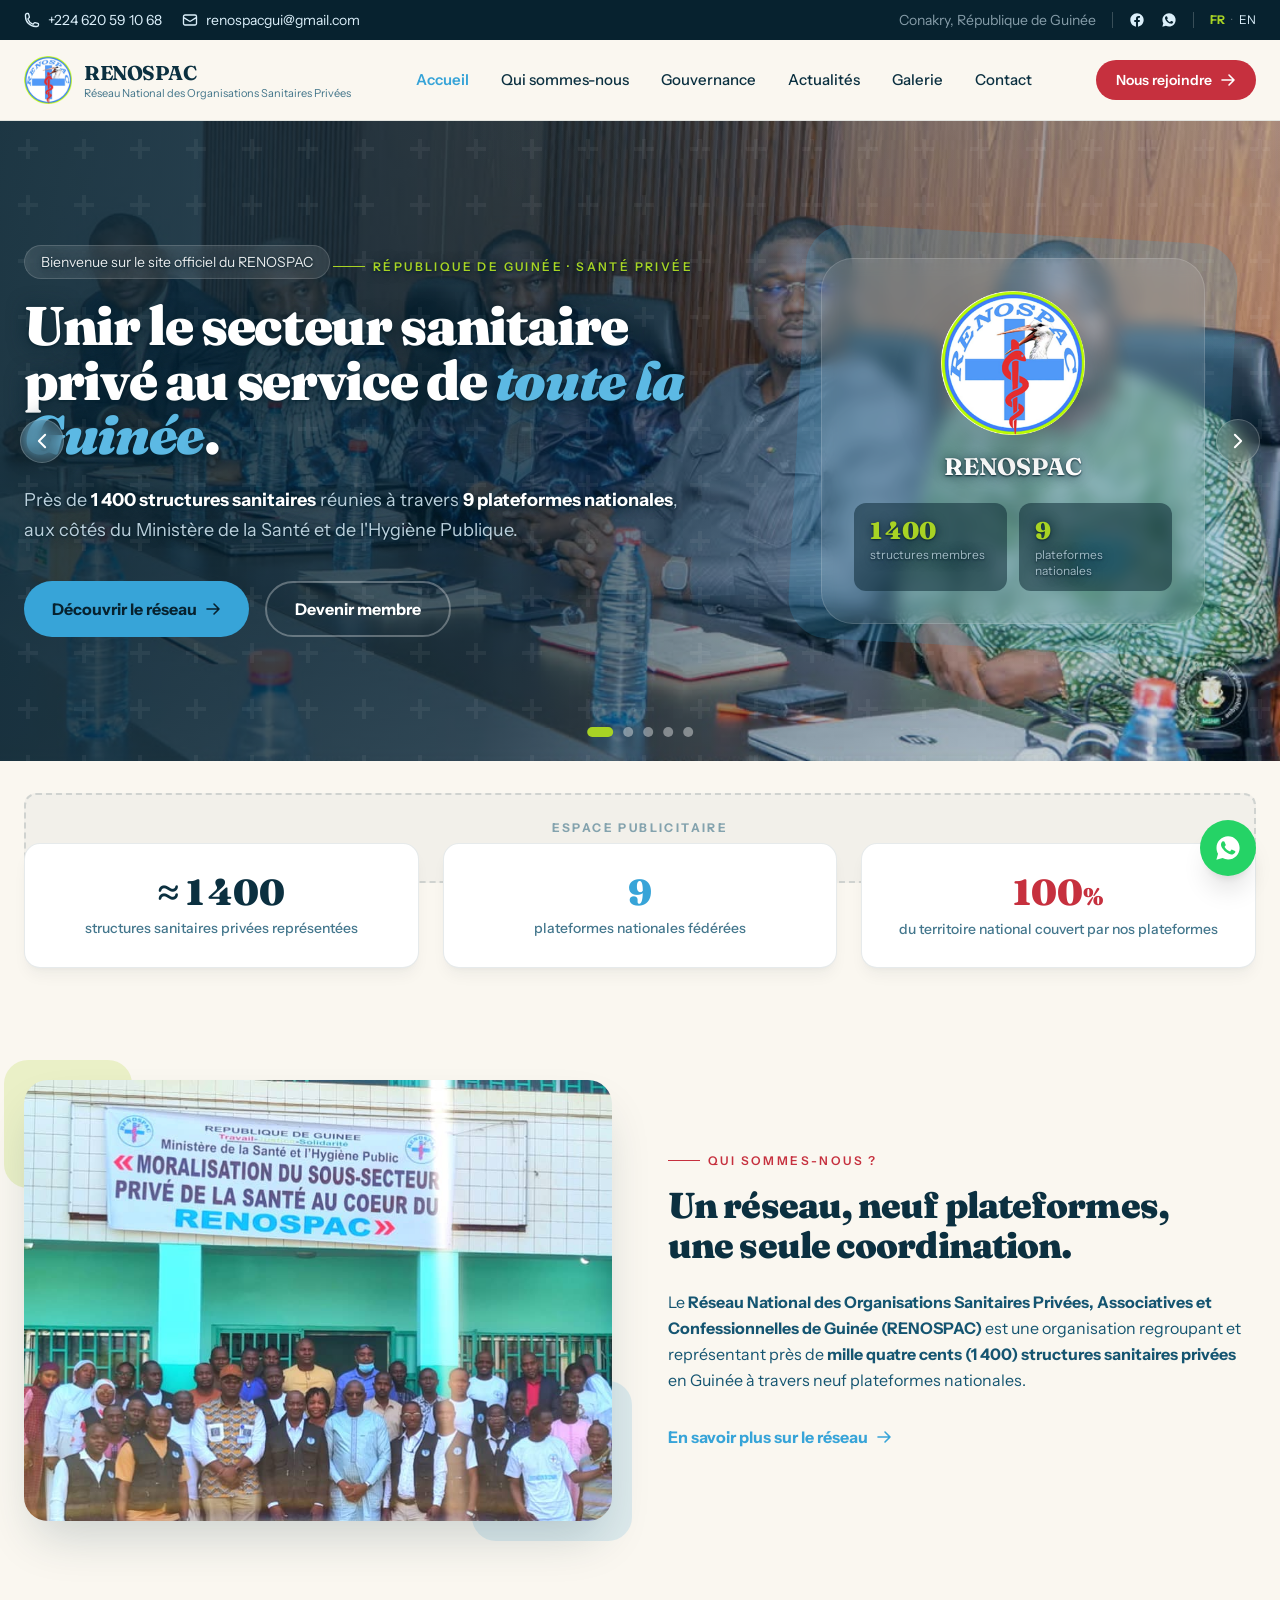
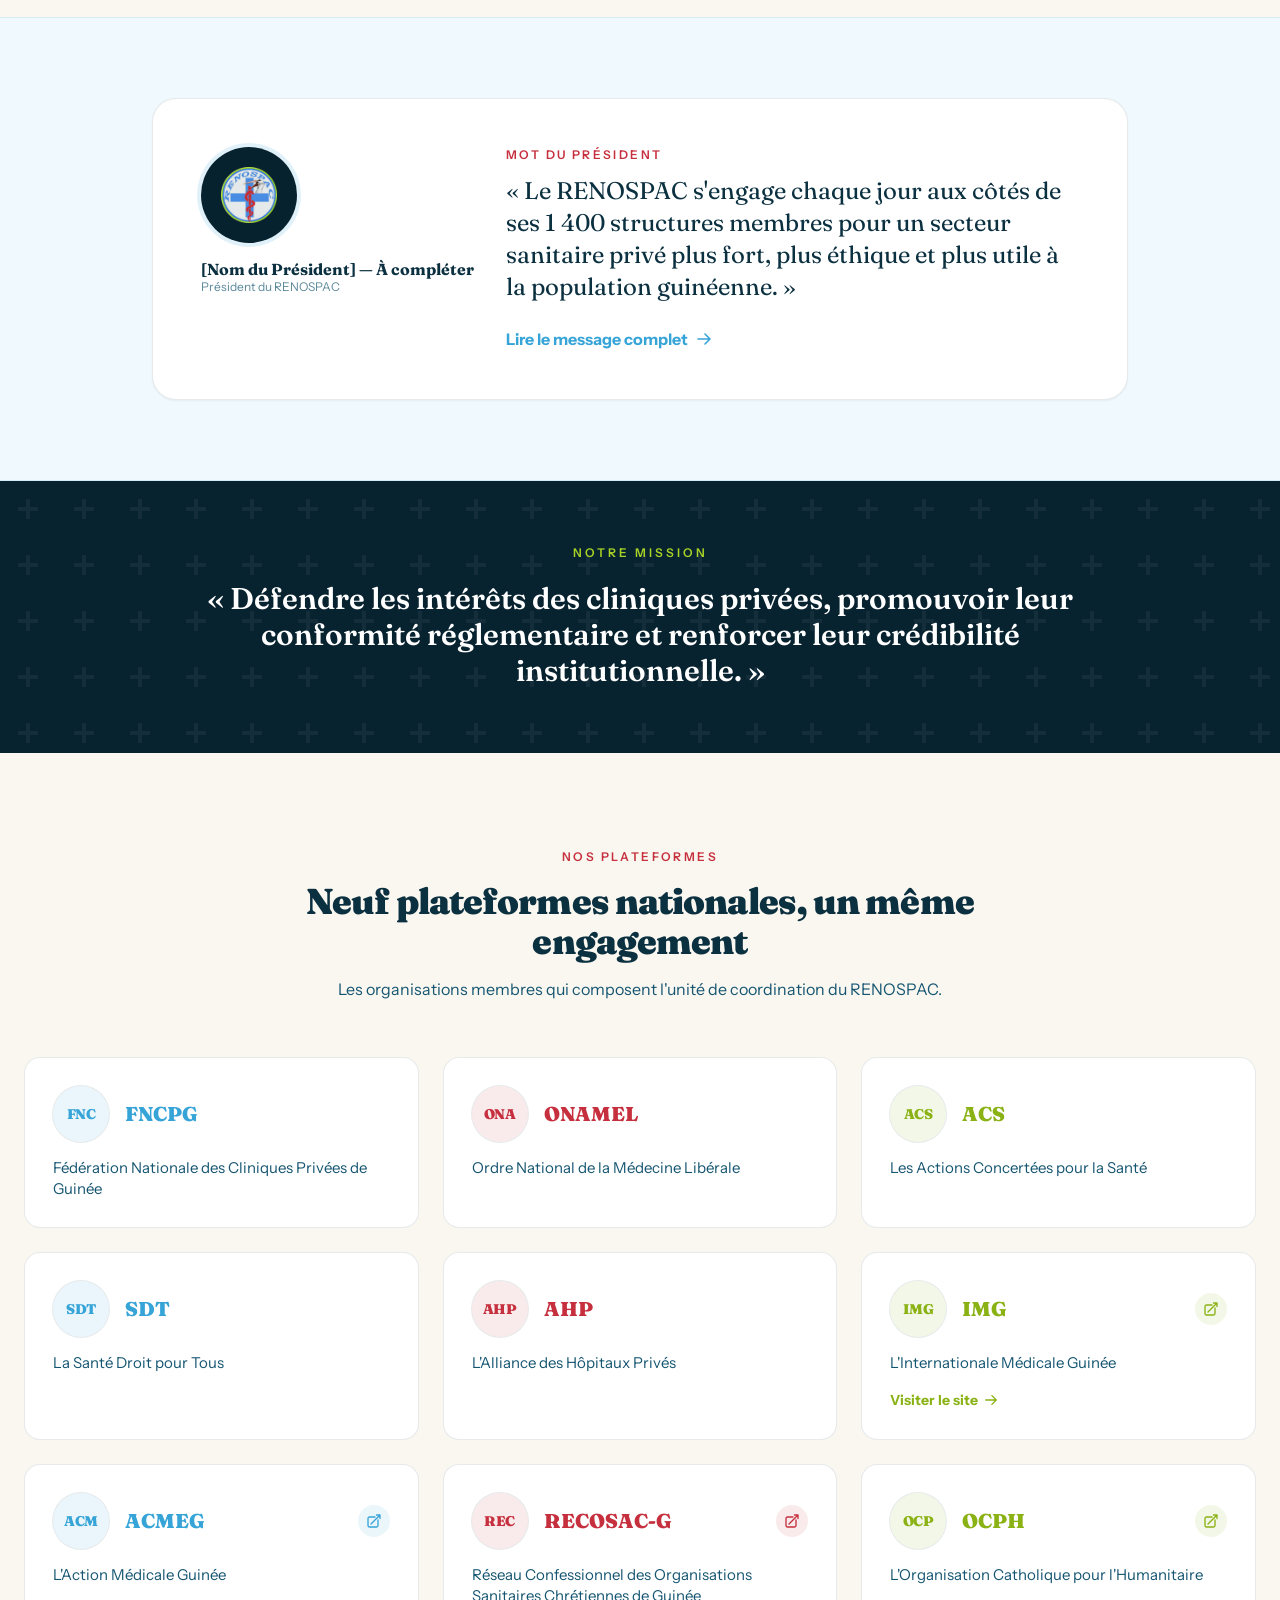
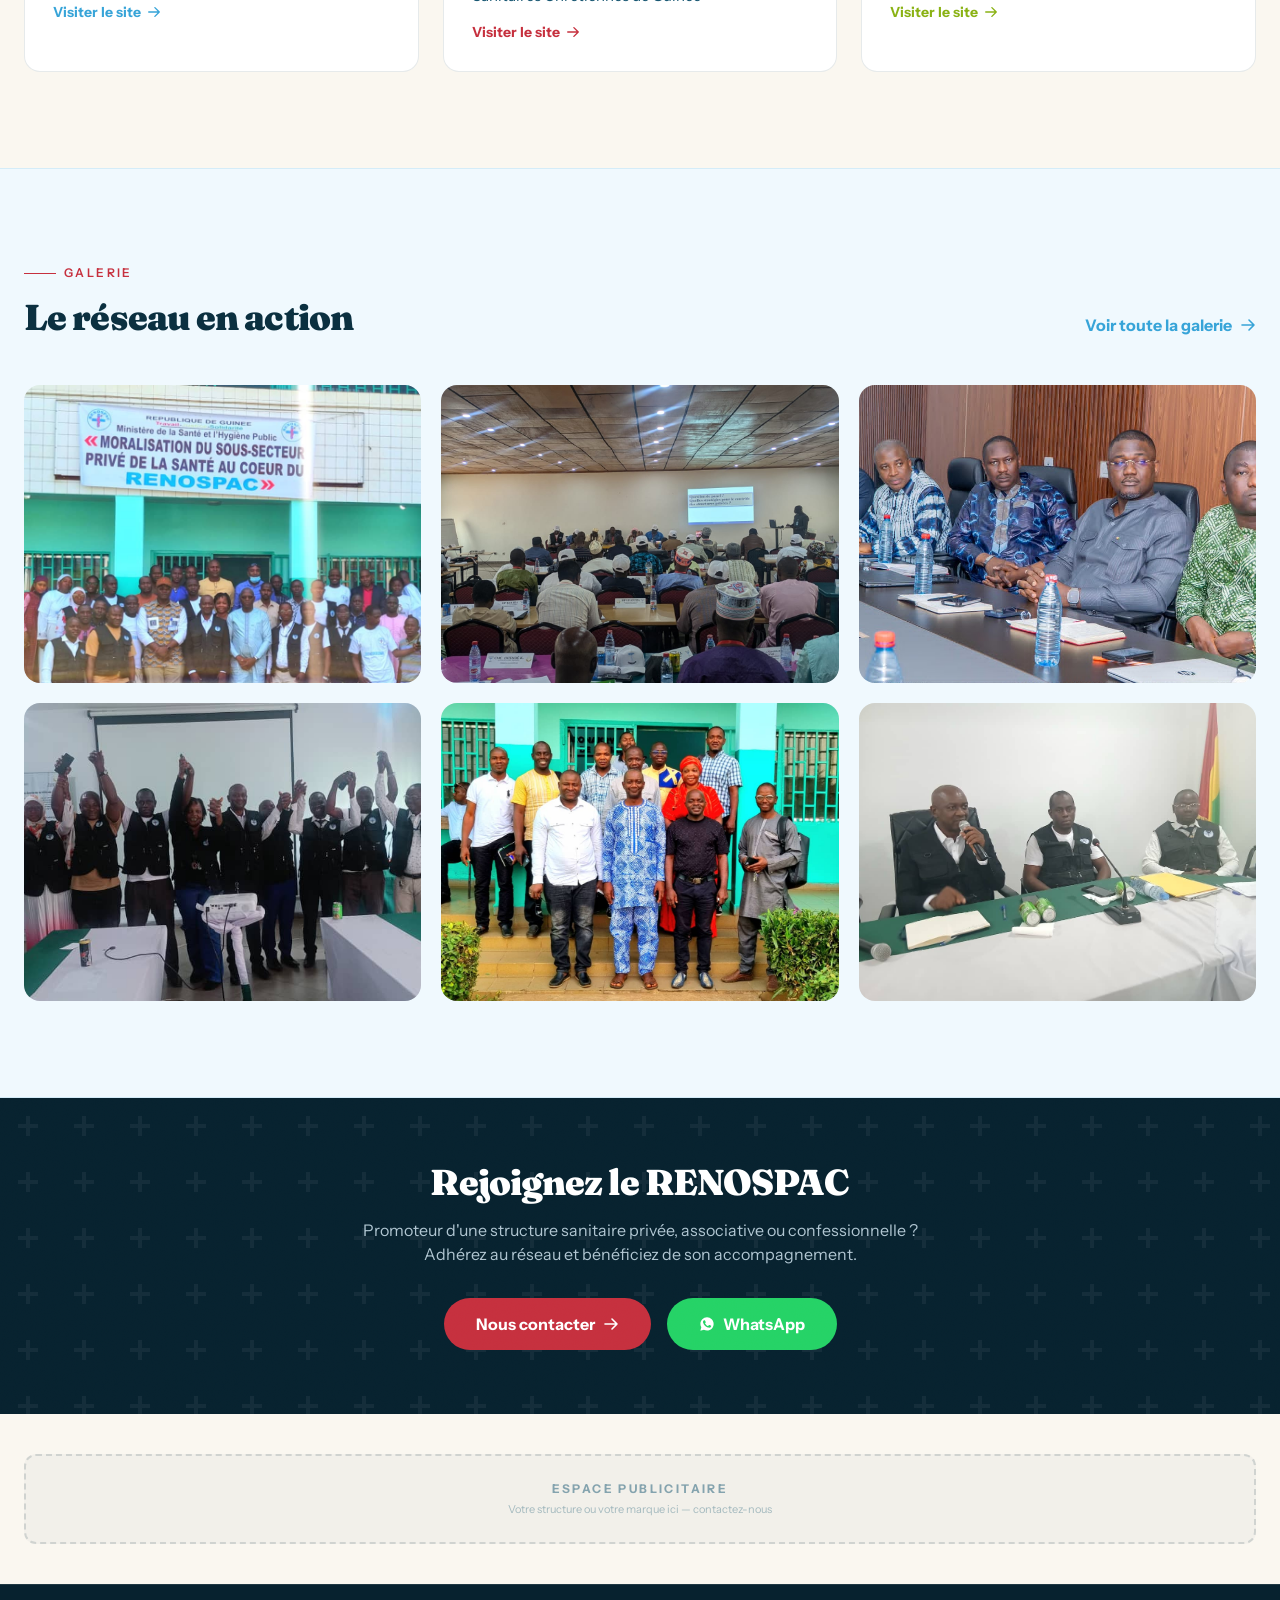
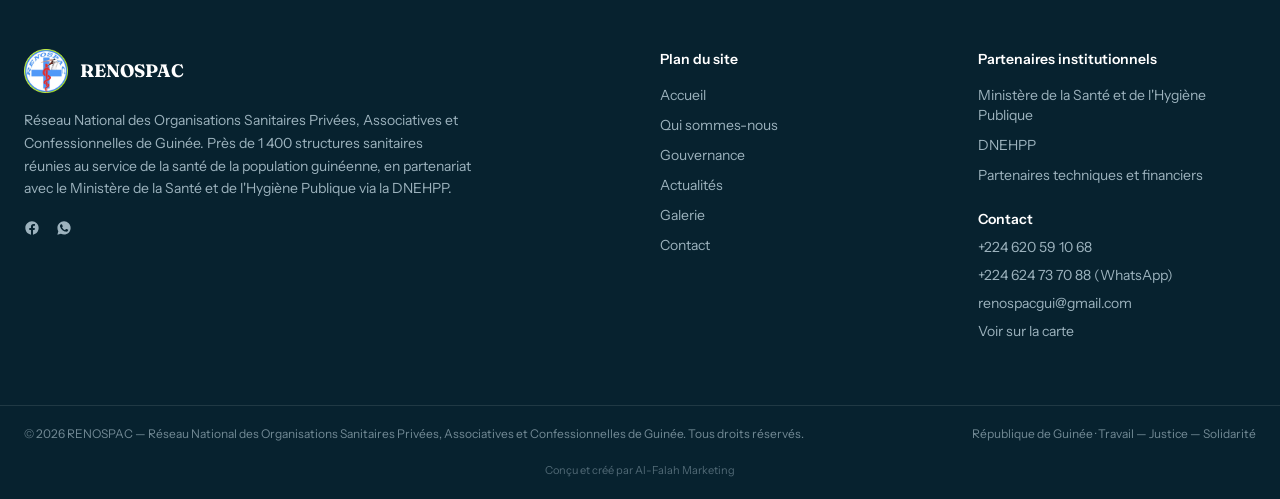
==== index.html @ 2baf5710 "Refonte majeure : Gouvernance, Actualités, espaces publicitaires, contenu élargi Nouvelles pages : -" ====
<!DOCTYPE html>
<html lang="fr" class="scroll-smooth">
<head>
<meta charset="UTF-8">
<meta name="viewport" content="width=device-width, initial-scale=1.0">
<title>RENOSPAC Guinée — Réseau National des Organisations Sanitaires Privées, Associatives et Confessionnelles</title>
<meta name="description" content="Le RENOSPAC regroupe près de 1 400 structures sanitaires privées en Guinée à travers 9 plateformes nationales, en partenariat avec le Ministère de la Santé via la DNEHPP.">
<link rel="icon" type="image/png" href="assets/logo.png">
<link rel="preconnect" href="https://fonts.googleapis.com">
<link rel="preconnect" href="https://fonts.gstatic.com" crossorigin>
<link href="https://fonts.googleapis.com/css2?family=Fraunces:opsz,wght@9..144,400;9..144,600;9..144,700;9..144,900&family=Instrument+Sans:wght@400;500;600;700&display=swap" rel="stylesheet">
<link rel="stylesheet" href="assets/tailwind.css">
<style>
  /* ── Hero atmosphere & patterns ─────────────────────────── */
  .hero-overlay {
    /* Light left-weighted scrim: keeps text readable while letting the
       slideshow photos show through clearly on the right. */
    background:
      radial-gradient(1100px 520px at 85% -10%, rgba(55,164,216,.12), transparent 60%),
      linear-gradient(100deg,
        rgba(7,34,47,.88) 0%,
        rgba(7,34,47,.72) 42%,
        rgba(11,48,64,.34) 66%,
        rgba(15,61,82,.14) 100%);
  }
  /* Extra readability for hero text over the brighter photos */
  #hero-slider h1, #hero-slider blockquote {
    text-shadow: 0 2px 20px rgba(7,34,47,.85), 0 1px 3px rgba(7,34,47,.9);
  }
  #hero-slider p {
    text-shadow: 0 1px 12px rgba(7,34,47,.85), 0 1px 2px rgba(7,34,47,.9);
  }
  .page-hero {
    background:
      radial-gradient(900px 400px at 85% -10%, rgba(55,164,216,.25), transparent 60%),
      linear-gradient(160deg, #07222f 0%, #0b3040 60%, #0f3d52 100%);
  }
  .cross-pattern {
    background-image: url("data:image/svg+xml,%3Csvg xmlns='http://www.w3.org/2000/svg' width='56' height='56'%3E%3Cpath d='M26 18h4v8h8v4h-8v8h-4v-8h-8v-4h8z' fill='%23ffffff' fill-opacity='0.05'/%3E%3C/svg%3E");
  }
  .grain::after {
    content:''; position:absolute; inset:0; pointer-events:none; opacity:.5; mix-blend-mode:overlay;
    background-image: url("data:image/svg+xml,%3Csvg xmlns='http://www.w3.org/2000/svg' width='120' height='120'%3E%3Cfilter id='n'%3E%3CfeTurbulence type='fractalNoise' baseFrequency='0.9' numOctaves='2'/%3E%3C/filter%3E%3Crect width='120' height='120' filter='url(%23n)' opacity='0.06'/%3E%3C/svg%3E");
  }

  /* ── Hero slider ─────────────────────────────────────────── */
  .hero-slide { position:absolute; inset:0; opacity:0; transition: opacity 1.2s ease; }
  .hero-slide.active { opacity:1; }
  .hero-slide img { width:100%; height:100%; object-fit:cover; }
  .hero-dot.active { background:#a8d324; width:1.6rem; border-radius:9999px; }

  /* ── Scroll reveal ───────────────────────────────────────── */
  .reveal { opacity:0; transform: translateY(26px); transition: opacity .7s cubic-bezier(.2,.6,.2,1), transform .7s cubic-bezier(.2,.6,.2,1); }
  .reveal.is-visible { opacity:1; transform:none; }
  @media (prefers-reduced-motion: reduce) {
    .reveal { opacity:1; transform:none; transition:none; }
    .hero-slide { transition:none; }
    .wa-float { animation:none !important; }
  }

  #mainnav { transition: box-shadow .3s, background-color .3s; }
  #mainnav.scrolled { box-shadow: 0 8px 30px -12px rgba(7,34,47,.35); }

  .platform-card { transition: transform .35s cubic-bezier(.2,.6,.2,1), box-shadow .35s, border-color .35s; }
  .platform-card:hover { transform: translateY(-6px); box-shadow: 0 22px 40px -18px rgba(15,61,82,.35); border-color:#37a4d8; }

  .gallery-item { transition: transform .4s cubic-bezier(.2,.6,.2,1); }
  .gallery-item:hover { transform: scale(1.015); }
  .gallery-item .caption { transform: translateY(100%); transition: transform .35s; }
  .gallery-item:hover .caption { transform: translateY(0); }

  .act-card { transition: transform .35s cubic-bezier(.2,.6,.2,1), box-shadow .35s; }
  .act-card:hover { transform: translateY(-6px); box-shadow: 0 24px 44px -18px rgba(15,61,82,.35); }
  .act-card:hover .act-img { transform: scale(1.06); }
  .act-img { transition: transform .6s cubic-bezier(.2,.6,.2,1); }

  .ph-tile {
    background:
      linear-gradient(150deg, rgba(55,164,216,.16), rgba(11,48,64,.06)),
      repeating-linear-gradient(45deg, rgba(15,61,82,.05) 0 12px, transparent 12px 24px), #eef6fb;
  }

  .lang-btn.active { color:#a8d324; font-weight:700; }
  .nav-link.active { color:#37a4d8; font-weight:600; }

  /* ── Floating WhatsApp widget ────────────────────────────── */
  .wa-float { animation: wa-pulse 2.4s ease-out infinite; }
  @keyframes wa-pulse {
    0%   { box-shadow: 0 0 0 0 rgba(37,211,102,.55); }
    70%  { box-shadow: 0 0 0 18px rgba(37,211,102,0); }
    100% { box-shadow: 0 0 0 0 rgba(37,211,102,0); }
  }

  html { scroll-padding-top: 96px; }
</style>
</head>

<body class="bg-creme text-petrol-900 antialiased font-body">
<!-- ══ Top mini-bar ══ -->
<div class="bg-petrol-950 text-ciel-100 text-sm">
  <div class="max-w-7xl mx-auto px-4 sm:px-6 flex items-center justify-between h-10 gap-4">
    <div class="flex items-center gap-5 min-w-0">
      <a href="tel:+224620591068" class="flex items-center gap-2 hover:text-lime-500 transition-colors whitespace-nowrap">
        <svg class="w-4 h-4 shrink-0" fill="none" stroke="currentColor" stroke-width="2" viewBox="0 0 24 24"><path stroke-linecap="round" stroke-linejoin="round" d="M2.25 6.75c0 8.284 6.716 15 15 15h2.25a2.25 2.25 0 002.25-2.25v-1.372c0-.516-.351-.966-.852-1.091l-4.423-1.106c-.44-.11-.902.055-1.173.417l-.97 1.293c-.282.376-.769.542-1.21.38a12.035 12.035 0 01-7.143-7.143c-.162-.441.004-.928.38-1.21l1.293-.97c.363-.271.527-.734.417-1.173L6.963 3.102a1.125 1.125 0 00-1.091-.852H4.5A2.25 2.25 0 002.25 4.5v2.25z"/></svg><span class="hidden sm:inline">+224 620 59 10 68</span>
      </a>
      <a href="mailto:renospacgui@gmail.com" class="hidden md:flex items-center gap-2 hover:text-lime-500 transition-colors">
        <svg class="w-4 h-4 shrink-0" fill="none" stroke="currentColor" stroke-width="2" viewBox="0 0 24 24"><path stroke-linecap="round" stroke-linejoin="round" d="M21.75 6.75v10.5a2.25 2.25 0 01-2.25 2.25h-15a2.25 2.25 0 01-2.25-2.25V6.75m19.5 0A2.25 2.25 0 0019.5 4.5h-15a2.25 2.25 0 00-2.25 2.25m19.5 0v.243a2.25 2.25 0 01-1.07 1.916l-7.5 4.615a2.25 2.25 0 01-2.36 0L3.32 8.91a2.25 2.25 0 01-1.07-1.916V6.75"/></svg>renospacgui@gmail.com
      </a>
    </div>
    <div class="flex items-center gap-4">
      <span class="hidden lg:inline text-ciel-100/60" data-i18n="topbar_loc">Conakry, République de Guinée</span>
      <span class="hidden lg:inline h-4 w-px bg-white/20"></span>
      <a href="#" aria-label="Facebook" class="hover:text-lime-500 transition-colors"><svg class="w-4 h-4" fill="currentColor" viewBox="0 0 24 24"><path d="M22 12.06C22 6.5 17.52 2 12 2S2 6.5 2 12.06c0 5.02 3.66 9.18 8.44 9.94v-7.03H7.9v-2.9h2.54V9.85c0-2.52 1.5-3.9 3.77-3.9 1.09 0 2.23.19 2.23.19v2.47h-1.26c-1.24 0-1.63.77-1.63 1.56v1.88h2.78l-.45 2.9h-2.33V22c4.78-.76 8.44-4.92 8.44-9.94z"/></svg></a>
      <a href="https://wa.me/224624737088" target="_blank" rel="noopener" aria-label="WhatsApp" class="hover:text-lime-500 transition-colors"><svg class="w-4 h-4" fill="currentColor" viewBox="0 0 24 24"><path d="M12.04 2c-5.46 0-9.9 4.44-9.9 9.9 0 1.75.46 3.45 1.32 4.95L2.05 22l5.3-1.39a9.87 9.87 0 004.69 1.19h.01c5.46 0 9.9-4.44 9.9-9.9 0-2.65-1.03-5.13-2.9-7A9.82 9.82 0 0012.04 2zm5.83 14.12c-.25.7-1.45 1.34-2 1.4-.51.05-1.16.08-1.87-.12-.43-.14-.99-.32-1.7-.63-2.99-1.29-4.94-4.3-5.09-4.5-.15-.2-1.22-1.62-1.22-3.09 0-1.47.77-2.19 1.05-2.49.27-.3.6-.37.8-.37.2 0 .4 0 .57.01.18.01.43-.07.67.51.25.6.85 2.07.92 2.22.08.15.13.33.03.53-.1.2-.15.32-.3.5-.15.17-.32.39-.45.52-.15.15-.31.31-.13.61.18.3.79 1.3 1.7 2.11 1.17 1.04 2.15 1.37 2.46 1.52.3.15.48.13.66-.08.18-.2.76-.89.96-1.19.2-.3.4-.25.68-.15.27.1 1.74.82 2.04.97.3.15.5.22.57.35.08.13.08.72-.17 1.42z"/></svg></a>
      <span class="h-4 w-px bg-white/20"></span>
      <div class="flex items-center gap-1.5 text-xs tracking-widest uppercase">
        <button class="lang-btn active hover:text-lime-500" data-lang="fr" aria-label="Français">FR</button>
        <span class="text-white/30">·</span>
        <button class="lang-btn hover:text-lime-500" data-lang="en" aria-label="English">EN</button>
      </div>
    </div>
  </div>
</div>
<!-- ══ Main nav ══ -->
<header id="mainnav" class="sticky top-0 z-50 bg-creme/95 backdrop-blur border-b border-petrol-900/10">
  <div class="max-w-7xl mx-auto px-4 sm:px-6 flex items-center justify-between h-20">
    <a href="index.html" class="flex items-center gap-3 min-w-0">
      <img src="assets/logo.png" alt="Logo RENOSPAC" class="h-12 w-12 object-contain shrink-0">
      <span class="leading-tight">
        <span class="font-display font-bold text-xl tracking-tight text-petrol-900 block">RENOSPAC</span>
        <span class="text-[11px] text-petrol-700/80 hidden sm:block" data-i18n="brand_sub">Réseau National des Organisations Sanitaires Privées</span>
      </span>
    </a>
    <nav class="hidden lg:flex items-center gap-8 text-[15px] font-medium">
      <a href="index.html" class="nav-link active hover:text-ciel-500 transition-colors" data-i18n="nav_home">Accueil</a>
      <a href="apropos.html" class="nav-link hover:text-ciel-500 transition-colors" data-i18n="nav_about">Qui sommes-nous</a>
      <a href="gouvernance.html" class="nav-link hover:text-ciel-500 transition-colors" data-i18n="nav_governance">Gouvernance</a>
      <a href="actualites.html" class="nav-link hover:text-ciel-500 transition-colors" data-i18n="nav_news">Actualités</a>
      <a href="galerie.html" class="nav-link hover:text-ciel-500 transition-colors" data-i18n="nav_gallery">Galerie</a>
      <a href="contact.html" class="nav-link hover:text-ciel-500 transition-colors" data-i18n="nav_contact">Contact</a>
    </nav>
    <div class="flex items-center gap-3">
      <a href="contact.html" class="hidden sm:inline-flex items-center gap-2 bg-vitale-500 hover:bg-vitale-600 text-white font-semibold px-5 py-2.5 rounded-full transition-all hover:shadow-lg hover:shadow-vitale-500/30 text-sm">
        <span data-i18n="nav_cta">Nous rejoindre</span>
        <svg class="w-4 h-4" fill="none" stroke="currentColor" stroke-width="2.4" viewBox="0 0 24 24"><path stroke-linecap="round" stroke-linejoin="round" d="M13.5 4.5L21 12l-7.5 7.5M21 12H3"/></svg>
      </a>
      <button id="menu-btn" aria-label="Menu" class="lg:hidden p-2 rounded-lg hover:bg-petrol-900/5">
        <svg class="w-7 h-7" fill="none" stroke="currentColor" stroke-width="2" viewBox="0 0 24 24"><path stroke-linecap="round" d="M3.75 6.75h16.5M3.75 12h16.5m-16.5 5.25h16.5"/></svg>
      </button>
    </div>
  </div>
  <div id="mobile-menu" class="lg:hidden hidden border-t border-petrol-900/10 bg-creme">
    <nav class="px-6 py-4 flex flex-col gap-1 text-base font-medium">
      <a href="index.html" class="mobile-link py-2.5 border-b border-petrol-900/5 text-ciel-500 font-semibold" data-i18n="nav_home">Accueil</a>
      <a href="apropos.html" class="mobile-link py-2.5 border-b border-petrol-900/5" data-i18n="nav_about">Qui sommes-nous</a>
      <a href="gouvernance.html" class="mobile-link py-2.5 border-b border-petrol-900/5" data-i18n="nav_governance">Gouvernance</a>
      <a href="actualites.html" class="mobile-link py-2.5 border-b border-petrol-900/5" data-i18n="nav_news">Actualités</a>
      <a href="galerie.html" class="mobile-link py-2.5 border-b border-petrol-900/5" data-i18n="nav_gallery">Galerie</a>
      <a href="contact.html" class="mobile-link py-2.5 border-b border-petrol-900/5" data-i18n="nav_contact">Contact</a>
      <a href="contact.html" class="mobile-link mt-3 bg-vitale-500 text-white text-center font-semibold py-3 rounded-full" data-i18n="nav_cta">Nous rejoindre</a>
    </nav>
  </div>
</header>
<!-- ══ HERO with slider ══ -->
<section id="hero-slider" class="relative overflow-hidden text-white min-h-[560px] lg:min-h-[640px] flex items-center">
  <div class="absolute inset-0">
      <div class="hero-slide active"><img src="assets/photo-16.jpg" alt="" ></div>
      <div class="hero-slide"><img src="assets/photo-5.jpg" alt="" loading=lazy></div>
      <div class="hero-slide"><img src="assets/photo-21.jpg" alt="" loading=lazy></div>
      <div class="hero-slide"><img src="assets/photo-2.jpg" alt="" loading=lazy></div>
      <div class="hero-slide"><img src="assets/photo-8.jpg" alt="" loading=lazy></div>
  </div>
  <div class="hero-overlay absolute inset-0"></div>
  <div class="cross-pattern absolute inset-0"></div>
  <div class="max-w-7xl mx-auto px-4 sm:px-6 relative py-24 lg:py-28 grid lg:grid-cols-12 gap-12 items-center w-full">
    <div class="lg:col-span-7 reveal">
      <p class="inline-flex items-center gap-2 bg-white/10 backdrop-blur border border-white/15 rounded-full px-4 py-1.5 text-sm text-white/90 mb-5" data-i18n="hero_welcome">
        Bienvenue sur le site officiel du RENOSPAC
      </p>
      <p class="inline-flex items-center gap-2 text-lime-500 font-semibold tracking-[0.2em] uppercase text-xs mb-6">
        <span class="h-px w-8 bg-lime-500"></span> <span data-i18n="hero_kicker">République de Guinée · Santé privée</span>
      </p>
      <h1 class="font-display font-black text-4xl sm:text-5xl lg:text-[3.4rem] leading-[1.08] tracking-tight" data-i18n-html="hero_title">
        Unir le secteur sanitaire privé au service de <span class="text-ciel-400 italic">toute la Guinée</span>.
      </h1>
      <p class="mt-6 text-lg text-ciel-100/85 max-w-2xl leading-relaxed" data-i18n-html="hero_lead"></p>
      <div class="mt-9 flex flex-wrap gap-4">
        <a href="apropos.html" class="inline-flex items-center gap-2 bg-ciel-500 hover:bg-ciel-400 text-petrol-950 font-bold px-7 py-3.5 rounded-full transition-all hover:shadow-xl hover:shadow-ciel-500/25">
          <span data-i18n="hero_cta1">Découvrir le réseau</span><svg class="w-4 h-4" fill="none" stroke="currentColor" stroke-width="2.4" viewBox="0 0 24 24"><path stroke-linecap="round" stroke-linejoin="round" d="M13.5 4.5L21 12l-7.5 7.5M21 12H3"/></svg>
        </a>
        <a href="contact.html" class="inline-flex items-center gap-2 border-2 border-white/30 hover:border-lime-500 hover:text-lime-500 font-bold px-7 py-3.5 rounded-full transition-colors" data-i18n="hero_cta2">
          Devenir membre
        </a>
      </div>
    </div>
    <div class="lg:col-span-5 reveal hidden lg:block" style="transition-delay:.15s">
      <div class="relative mx-auto max-w-sm">
        <div class="absolute -inset-6 bg-ciel-500/20 rounded-[2.5rem] rotate-3"></div>
        <div class="relative bg-white/10 backdrop-blur border border-white/15 rounded-[2rem] p-8 text-center">
          <img src="assets/logo.png" alt="Emblème du RENOSPAC" class="mx-auto h-36 w-36 object-contain drop-shadow-2xl">
          <p class="mt-4 font-display text-2xl font-bold">RENOSPAC</p>
          <div class="mt-5 grid grid-cols-2 gap-3 text-left">
            <div class="bg-petrol-950/50 rounded-xl px-4 py-3">
              <p class="text-2xl font-display font-black text-lime-500"><span class="counter" data-target="1400">0</span></p>
              <p class="text-xs text-ciel-100/70" data-i18n="stat_members_s">structures membres</p>
            </div>
            <div class="bg-petrol-950/50 rounded-xl px-4 py-3">
              <p class="text-2xl font-display font-black text-lime-500"><span class="counter" data-target="9">0</span></p>
              <p class="text-xs text-ciel-100/70" data-i18n="stat_platforms_s">plateformes nationales</p>
            </div>
          </div>
        </div>
      </div>
    </div>
  </div>
  <!-- Slider controls -->
  <button id="hero-prev" aria-label="Précédent" class="absolute left-3 sm:left-5 top-1/2 -translate-y-1/2 z-10 w-11 h-11 rounded-full bg-white/10 hover:bg-white/25 backdrop-blur border border-white/20 text-white flex items-center justify-center transition-colors">
    <svg class="w-5 h-5" fill="none" stroke="currentColor" stroke-width="2.4" viewBox="0 0 24 24"><path stroke-linecap="round" stroke-linejoin="round" d="M15.75 19.5L8.25 12l7.5-7.5"/></svg>
  </button>
  <button id="hero-next" aria-label="Suivant" class="absolute right-3 sm:right-5 top-1/2 -translate-y-1/2 z-10 w-11 h-11 rounded-full bg-white/10 hover:bg-white/25 backdrop-blur border border-white/20 text-white flex items-center justify-center transition-colors">
    <svg class="w-5 h-5" fill="none" stroke="currentColor" stroke-width="2.4" viewBox="0 0 24 24"><path stroke-linecap="round" stroke-linejoin="round" d="M8.25 4.5l7.5 7.5-7.5 7.5"/></svg>
  </button>
  <div id="hero-dots" class="absolute bottom-6 left-1/2 -translate-x-1/2 z-10 flex items-center gap-2.5"></div>
</section>

<!-- ══ Espace Publicitaire / Ad Slot — Header Banner ══
     Replace this placeholder with a real ad/sponsor banner (e.g. an <img> wrapped
     in an <a>, or a third-party ad tag) whenever RENOSPAC has advertising content. -->
<div class="max-w-7xl mx-auto px-4 sm:px-6 mt-8">
  <div class="border-2 border-dashed border-petrol-900/15 bg-petrol-900/[0.03] rounded-xl flex flex-col items-center justify-center text-center py-5 min-h-[90px] gap-1">
    <p class="text-xs font-bold tracking-[0.2em] uppercase text-petrol-700/50" data-i18n="ad_slot_label">Espace publicitaire</p>
    <p class="text-[11px] text-petrol-700/35" data-i18n="ad_slot_sub">Votre structure ou votre marque ici — contactez-nous</p>
  </div>
</div>
<!-- ══ /Ad Slot ══ -->

<!-- ══ Impact counters ══ -->
<section class="max-w-7xl mx-auto px-4 sm:px-6 -mt-10 relative z-10 pb-4">
  <div class="grid sm:grid-cols-3 gap-6 reveal">
    <div class="bg-white rounded-2xl border border-petrol-900/10 shadow-lg shadow-petrol-900/5 px-8 py-7 text-center">
      <p class="font-display font-black text-4xl text-petrol-900">≈ <span class="counter" data-target="1400">0</span></p>
      <p class="mt-1.5 text-sm font-medium text-petrol-700/80" data-i18n="stat1"></p>
    </div>
    <div class="bg-white rounded-2xl border border-petrol-900/10 shadow-lg shadow-petrol-900/5 px-8 py-7 text-center">
      <p class="font-display font-black text-4xl text-ciel-500"><span class="counter" data-target="9">0</span></p>
      <p class="mt-1.5 text-sm font-medium text-petrol-700/80" data-i18n="stat2"></p>
    </div>
    <div class="bg-white rounded-2xl border border-petrol-900/10 shadow-lg shadow-petrol-900/5 px-8 py-7 text-center">
      <p class="font-display font-black text-4xl text-vitale-500">100<span class="text-2xl">%</span></p>
      <p class="mt-1.5 text-sm font-medium text-petrol-700/80" data-i18n="stat3"></p>
    </div>
  </div>
</section>

<!-- ══ About teaser ══ -->
<section class="max-w-7xl mx-auto px-4 sm:px-6 py-16 lg:py-24">
  <div class="grid lg:grid-cols-2 gap-14 items-center">
    <div class="reveal order-2 lg:order-1">
      <div class="relative">
        <div class="absolute -left-5 -top-5 w-32 h-32 rounded-3xl bg-lime-500/20"></div>
        <div class="absolute -right-5 -bottom-5 w-40 h-40 rounded-3xl bg-ciel-500/15"></div>
        <figure class="relative rounded-3xl overflow-hidden shadow-2xl shadow-petrol-900/20 aspect-[4/3]">
          <img src="assets/photo-5.jpg" data-caption-key="cap5" alt="Photo de groupe du RENOSPAC" class="site-photo w-full h-full object-cover">
        </figure>
      </div>
    </div>
    <div class="reveal order-1 lg:order-2">
      <p class="text-vitale-500 font-semibold tracking-[0.2em] uppercase text-xs mb-4 flex items-center gap-2"><span class="h-px w-8 bg-vitale-500"></span> <span data-i18n="about_kicker">Qui sommes-nous ?</span></p>
      <h2 class="font-display font-black text-3xl sm:text-4xl leading-tight tracking-tight" data-i18n-html="about_title">Un réseau, neuf plateformes,<br>une seule coordination.</h2>
      <p class="mt-6 text-petrol-700 leading-relaxed" data-i18n-html="about_p1"></p>
      <a href="apropos.html" class="mt-8 inline-flex items-center gap-2 text-ciel-500 font-bold hover:gap-3.5 transition-all">
        <span data-i18n="about_more">En savoir plus sur le réseau</span><svg class="w-4 h-4" fill="none" stroke="currentColor" stroke-width="2.4" viewBox="0 0 24 24"><path stroke-linecap="round" stroke-linejoin="round" d="M13.5 4.5L21 12l-7.5 7.5M21 12H3"/></svg>
      </a>
    </div>
  </div>
</section>

<!-- ══ Mot du Président ══ -->
<section class="bg-ciel-50 border-y border-ciel-500/15">
  <div class="max-w-5xl mx-auto px-4 sm:px-6 py-16 lg:py-20 reveal">
    <div class="bg-white rounded-3xl border border-petrol-900/10 shadow-sm p-8 sm:p-12 grid sm:grid-cols-[auto,1fr] gap-8 items-start">
      <div class="flex sm:flex-col items-center sm:items-start gap-4 sm:gap-2">
        <div class="w-24 h-24 rounded-full bg-petrol-950 flex items-center justify-center shrink-0 overflow-hidden ring-4 ring-ciel-500/15">
          <img src="assets/logo.png" alt="" class="w-14 h-14 object-contain opacity-90">
        </div>
        <div class="sm:mt-2">
          <p class="font-display font-bold text-petrol-900 leading-tight" data-i18n="president_name">[Nom du Président] — À compléter</p>
          <p class="text-xs text-petrol-700/70" data-i18n="president_role">Président du RENOSPAC</p>
        </div>
      </div>
      <div>
        <p class="text-vitale-500 font-semibold tracking-[0.2em] uppercase text-xs mb-3" data-i18n="president_kicker">Mot du Président</p>
        <blockquote class="font-display text-xl sm:text-2xl leading-snug text-petrol-900" data-i18n="president_teaser"></blockquote>
        <a href="gouvernance.html#mot-president" class="mt-6 inline-flex items-center gap-2 text-ciel-500 font-bold hover:gap-3.5 transition-all">
          <span data-i18n="president_read_full">Lire le message complet</span>
          <svg class="w-4 h-4" fill="none" stroke="currentColor" stroke-width="2.4" viewBox="0 0 24 24"><path stroke-linecap="round" stroke-linejoin="round" d="M13.5 4.5L21 12l-7.5 7.5M21 12H3"/></svg>
        </a>
      </div>
    </div>
  </div>
</section>

<!-- ══ Mission band ══ -->
<section class="bg-petrol-950 text-white relative overflow-hidden grain">
  <div class="cross-pattern absolute inset-0"></div>
  <div class="max-w-5xl mx-auto px-4 sm:px-6 py-16 text-center relative reveal">
    <p class="text-lime-500 font-semibold tracking-[0.25em] uppercase text-xs mb-5" data-i18n="mission_kicker">Notre mission</p>
    <blockquote class="font-display text-2xl sm:text-3xl leading-snug font-semibold" data-i18n="mission_quote"></blockquote>
  </div>
</section>

<!-- ══ Platforms ══ -->
<section class="max-w-7xl mx-auto px-4 sm:px-6 py-16 lg:py-24">
  <div class="max-w-2xl mx-auto text-center reveal">
    <p class="text-vitale-500 font-semibold tracking-[0.2em] uppercase text-xs mb-4" data-i18n="platforms_kicker">Nos plateformes</p>
    <h2 class="font-display font-black text-3xl sm:text-4xl tracking-tight" data-i18n="platforms_title"></h2>
    <p class="mt-4 text-petrol-700" data-i18n="platforms_sub"></p>
  </div>
  <div id="platforms-grid" class="mt-14 grid sm:grid-cols-2 lg:grid-cols-3 gap-6"></div>
</section>

<!-- ══ Gallery preview ══ -->
<section class="bg-ciel-50 border-y border-ciel-500/15">
  <div class="max-w-7xl mx-auto px-4 sm:px-6 py-16 lg:py-24">
    <div class="flex flex-wrap items-end justify-between gap-6 reveal">
      <div>
        <p class="text-vitale-500 font-semibold tracking-[0.2em] uppercase text-xs mb-4 flex items-center gap-2"><span class="h-px w-8 bg-vitale-500"></span> <span data-i18n="gallery_kicker">Galerie</span></p>
        <h2 class="font-display font-black text-3xl sm:text-4xl tracking-tight" data-i18n="gallery_title"></h2>
      </div>
      <a href="galerie.html" class="inline-flex items-center gap-2 text-ciel-500 font-bold hover:gap-3.5 transition-all">
        <span data-i18n="gallery_all">Voir toute la galerie</span><svg class="w-4 h-4" fill="none" stroke="currentColor" stroke-width="2.4" viewBox="0 0 24 24"><path stroke-linecap="round" stroke-linejoin="round" d="M13.5 4.5L21 12l-7.5 7.5M21 12H3"/></svg>
      </a>
    </div>
    <div class="mt-12 grid grid-cols-2 lg:grid-cols-3 gap-5">
      
      <figure class="gallery-item reveal relative rounded-2xl overflow-hidden cursor-zoom-in aspect-[4/3]">
        <img src="assets/photo-5.jpg" data-caption-key="cap5" alt="" class="site-photo w-full h-full object-cover" loading="lazy">
        <figcaption class="caption absolute inset-x-0 bottom-0 bg-gradient-to-t from-petrol-950/90 to-transparent text-white text-sm px-5 pt-10 pb-4" data-i18n="cap5"></figcaption>
      </figure>
      <figure class="gallery-item reveal relative rounded-2xl overflow-hidden cursor-zoom-in aspect-[4/3]">
        <img src="assets/photo-2.jpg" data-caption-key="cap2" alt="" class="site-photo w-full h-full object-cover" loading="lazy">
        <figcaption class="caption absolute inset-x-0 bottom-0 bg-gradient-to-t from-petrol-950/90 to-transparent text-white text-sm px-5 pt-10 pb-4" data-i18n="cap2"></figcaption>
      </figure>
      <figure class="gallery-item reveal relative rounded-2xl overflow-hidden cursor-zoom-in aspect-[4/3]">
        <img src="assets/photo-16.jpg" data-caption-key="capx_msp" alt="" class="site-photo w-full h-full object-cover" loading="lazy">
        <figcaption class="caption absolute inset-x-0 bottom-0 bg-gradient-to-t from-petrol-950/90 to-transparent text-white text-sm px-5 pt-10 pb-4" data-i18n="capx_msp"></figcaption>
      </figure>
      <figure class="gallery-item reveal relative rounded-2xl overflow-hidden cursor-zoom-in aspect-[4/3]">
        <img src="assets/photo-4.jpg" data-caption-key="cap4" alt="" class="site-photo w-full h-full object-cover" loading="lazy">
        <figcaption class="caption absolute inset-x-0 bottom-0 bg-gradient-to-t from-petrol-950/90 to-transparent text-white text-sm px-5 pt-10 pb-4" data-i18n="cap4"></figcaption>
      </figure>
      <figure class="gallery-item reveal relative rounded-2xl overflow-hidden cursor-zoom-in aspect-[4/3]">
        <img src="assets/photo-6.jpg" data-caption-key="cap6" alt="" class="site-photo w-full h-full object-cover" loading="lazy">
        <figcaption class="caption absolute inset-x-0 bottom-0 bg-gradient-to-t from-petrol-950/90 to-transparent text-white text-sm px-5 pt-10 pb-4" data-i18n="cap6"></figcaption>
      </figure>
      <figure class="gallery-item reveal relative rounded-2xl overflow-hidden cursor-zoom-in aspect-[4/3]">
        <img src="assets/photo-8.jpg" data-caption-key="cap8" alt="" class="site-photo w-full h-full object-cover" loading="lazy">
        <figcaption class="caption absolute inset-x-0 bottom-0 bg-gradient-to-t from-petrol-950/90 to-transparent text-white text-sm px-5 pt-10 pb-4" data-i18n="cap8"></figcaption>
      </figure>
    </div>
  </div>
</section>

<!-- ══ CTA band ══ -->
<section class="bg-petrol-950 text-white relative overflow-hidden grain">
  <div class="cross-pattern absolute inset-0"></div>
  <div class="max-w-4xl mx-auto px-4 sm:px-6 py-16 text-center relative reveal">
    <h2 class="font-display font-black text-3xl sm:text-4xl tracking-tight" data-i18n="cta_title">Rejoignez le RENOSPAC</h2>
    <p class="mt-4 text-ciel-100/80 max-w-xl mx-auto" data-i18n="cta_text"></p>
    <div class="mt-8 flex flex-wrap justify-center gap-4">
      <a href="contact.html" class="inline-flex items-center gap-2 bg-vitale-500 hover:bg-vitale-600 text-white font-bold px-8 py-3.5 rounded-full transition-all hover:shadow-xl hover:shadow-vitale-500/30">
        <span data-i18n="cta_btn">Nous contacter</span><svg class="w-4 h-4" fill="none" stroke="currentColor" stroke-width="2.4" viewBox="0 0 24 24"><path stroke-linecap="round" stroke-linejoin="round" d="M13.5 4.5L21 12l-7.5 7.5M21 12H3"/></svg>
      </a>
      <a href="https://wa.me/224624737088" target="_blank" rel="noopener" class="inline-flex items-center gap-2 bg-[#25d366] hover:bg-[#1fb457] text-white font-bold px-8 py-3.5 rounded-full transition-all">
        <svg class="w-4 h-4" fill="currentColor" viewBox="0 0 24 24"><path d="M12.04 2c-5.46 0-9.9 4.44-9.9 9.9 0 1.75.46 3.45 1.32 4.95L2.05 22l5.3-1.39a9.87 9.87 0 004.69 1.19h.01c5.46 0 9.9-4.44 9.9-9.9 0-2.65-1.03-5.13-2.9-7A9.82 9.82 0 0012.04 2zm5.83 14.12c-.25.7-1.45 1.34-2 1.4-.51.05-1.16.08-1.87-.12-.43-.14-.99-.32-1.7-.63-2.99-1.29-4.94-4.3-5.09-4.5-.15-.2-1.22-1.62-1.22-3.09 0-1.47.77-2.19 1.05-2.49.27-.3.6-.37.8-.37.2 0 .4 0 .57.01.18.01.43-.07.67.51.25.6.85 2.07.92 2.22.08.15.13.33.03.53-.1.2-.15.32-.3.5-.15.17-.32.39-.45.52-.15.15-.31.31-.13.61.18.3.79 1.3 1.7 2.11 1.17 1.04 2.15 1.37 2.46 1.52.3.15.48.13.66-.08.18-.2.76-.89.96-1.19.2-.3.4-.25.68-.15.27.1 1.74.82 2.04.97.3.15.5.22.57.35.08.13.08.72-.17 1.42z"/></svg> WhatsApp
      </a>
    </div>
  </div>
</section>

<!-- ══ Espace Publicitaire / Ad Slot — Footer Banner ══ -->
<div class="max-w-7xl mx-auto px-4 sm:px-6 py-10">
  <div class="border-2 border-dashed border-petrol-900/15 bg-petrol-900/[0.03] rounded-xl flex flex-col items-center justify-center text-center py-5 min-h-[90px] gap-1">
    <p class="text-xs font-bold tracking-[0.2em] uppercase text-petrol-700/50" data-i18n="ad_slot_label">Espace publicitaire</p>
    <p class="text-[11px] text-petrol-700/35" data-i18n="ad_slot_sub">Votre structure ou votre marque ici — contactez-nous</p>
  </div>
</div>
<!-- ══ /Ad Slot ══ -->

<!-- ══ Footer ══ -->
<footer class="bg-petrol-950 text-ciel-100/70 border-t border-white/10">
  <div class="max-w-7xl mx-auto px-4 sm:px-6 py-16 grid sm:grid-cols-2 lg:grid-cols-4 gap-10 text-sm">
    <div class="lg:col-span-2 max-w-md">
      <div class="flex items-center gap-3">
        <img src="assets/logo.png" alt="Logo RENOSPAC" class="h-11 w-11 object-contain">
        <span class="font-display font-bold text-white text-lg">RENOSPAC</span>
      </div>
      <p class="mt-4 leading-relaxed" data-i18n="footer_bio"></p>
      <div class="mt-5 flex items-center gap-4">
        <a href="#" aria-label="Facebook" class="hover:text-lime-500 transition-colors"><svg class="w-4 h-4" fill="currentColor" viewBox="0 0 24 24"><path d="M22 12.06C22 6.5 17.52 2 12 2S2 6.5 2 12.06c0 5.02 3.66 9.18 8.44 9.94v-7.03H7.9v-2.9h2.54V9.85c0-2.52 1.5-3.9 3.77-3.9 1.09 0 2.23.19 2.23.19v2.47h-1.26c-1.24 0-1.63.77-1.63 1.56v1.88h2.78l-.45 2.9h-2.33V22c4.78-.76 8.44-4.92 8.44-9.94z"/></svg></a>
        <a href="https://wa.me/224624737088" target="_blank" rel="noopener" aria-label="WhatsApp" class="hover:text-lime-500 transition-colors"><svg class="w-4 h-4" fill="currentColor" viewBox="0 0 24 24"><path d="M12.04 2c-5.46 0-9.9 4.44-9.9 9.9 0 1.75.46 3.45 1.32 4.95L2.05 22l5.3-1.39a9.87 9.87 0 004.69 1.19h.01c5.46 0 9.9-4.44 9.9-9.9 0-2.65-1.03-5.13-2.9-7A9.82 9.82 0 0012.04 2zm5.83 14.12c-.25.7-1.45 1.34-2 1.4-.51.05-1.16.08-1.87-.12-.43-.14-.99-.32-1.7-.63-2.99-1.29-4.94-4.3-5.09-4.5-.15-.2-1.22-1.62-1.22-3.09 0-1.47.77-2.19 1.05-2.49.27-.3.6-.37.8-.37.2 0 .4 0 .57.01.18.01.43-.07.67.51.25.6.85 2.07.92 2.22.08.15.13.33.03.53-.1.2-.15.32-.3.5-.15.17-.32.39-.45.52-.15.15-.31.31-.13.61.18.3.79 1.3 1.7 2.11 1.17 1.04 2.15 1.37 2.46 1.52.3.15.48.13.66-.08.18-.2.76-.89.96-1.19.2-.3.4-.25.68-.15.27.1 1.74.82 2.04.97.3.15.5.22.57.35.08.13.08.72-.17 1.42z"/></svg></a>
      </div>
    </div>
    <div>
      <p class="font-semibold text-white mb-4" data-i18n="footer_map">Plan du site</p>
      <ul class="space-y-2.5">
        <li><a href="index.html" class="hover:text-lime-500 transition-colors" data-i18n="nav_home">Accueil</a></li>
        <li><a href="apropos.html" class="hover:text-lime-500 transition-colors" data-i18n="nav_about">Qui sommes-nous</a></li>
        <li><a href="gouvernance.html" class="hover:text-lime-500 transition-colors" data-i18n="nav_governance">Gouvernance</a></li>
        <li><a href="actualites.html" class="hover:text-lime-500 transition-colors" data-i18n="nav_news">Actualités</a></li>
        <li><a href="galerie.html" class="hover:text-lime-500 transition-colors" data-i18n="nav_gallery">Galerie</a></li>
        <li><a href="contact.html" class="hover:text-lime-500 transition-colors" data-i18n="nav_contact">Contact</a></li>
      </ul>
    </div>
    <div>
      <p class="font-semibold text-white mb-4" data-i18n="footer_partners">Partenaires institutionnels</p>
      <ul class="space-y-2.5">
        <li data-i18n="footer_p1">Ministère de la Santé et de l'Hygiène Publique</li>
        <li>DNEHPP</li>
        <li data-i18n="footer_p3">Partenaires techniques et financiers</li>
      </ul>
      <p class="font-semibold text-white mb-2 mt-6">Contact</p>
      <ul class="space-y-2">
        <li><a href="tel:+224620591068" class="hover:text-lime-500 transition-colors">+224 620 59 10 68</a></li>
        <li><a href="https://wa.me/224624737088" target="_blank" rel="noopener" class="hover:text-lime-500 transition-colors">+224 624 73 70 88 (WhatsApp)</a></li>
        <li><a href="mailto:renospacgui@gmail.com" class="hover:text-lime-500 transition-colors">renospacgui@gmail.com</a></li>
        <li><a href="contact.html#emplacement" class="hover:text-lime-500 transition-colors" data-i18n="location_footer_link">Voir sur la carte</a></li>
      </ul>
    </div>
  </div>
  <div class="border-t border-white/10">
    <div class="max-w-7xl mx-auto px-4 sm:px-6 py-5 flex flex-col sm:flex-row items-center justify-between gap-2 text-xs text-ciel-100/50">
      <p>© <span id="year"></span> <span data-i18n="footer_copy">RENOSPAC — Tous droits réservés.</span></p>
      <p data-i18n="footer_motto">République de Guinée · Travail — Justice — Solidarité</p>
    </div>
    <div class="max-w-7xl mx-auto px-4 sm:px-6 pb-5 text-center text-[11px] text-ciel-100/35">
      <p data-i18n="footer_credit">Designed and Created by Al-Falah Marketing</p>
    </div>
  </div>
</footer>

<!-- ══ Floating WhatsApp widget ══ -->
<a href="https://wa.me/224624737088" target="_blank" rel="noopener" aria-label="Discuter sur WhatsApp"
   class="wa-float fixed bottom-6 right-6 z-[90] w-14 h-14 rounded-full bg-[#25d366] text-white flex items-center justify-center shadow-xl hover:scale-110 transition-transform">
  <svg class="w-7 h-7" fill="currentColor" viewBox="0 0 24 24"><path d="M12.04 2c-5.46 0-9.9 4.44-9.9 9.9 0 1.75.46 3.45 1.32 4.95L2.05 22l5.3-1.39a9.87 9.87 0 004.69 1.19h.01c5.46 0 9.9-4.44 9.9-9.9 0-2.65-1.03-5.13-2.9-7A9.82 9.82 0 0012.04 2zm5.83 14.12c-.25.7-1.45 1.34-2 1.4-.51.05-1.16.08-1.87-.12-.43-.14-.99-.32-1.7-.63-2.99-1.29-4.94-4.3-5.09-4.5-.15-.2-1.22-1.62-1.22-3.09 0-1.47.77-2.19 1.05-2.49.27-.3.6-.37.8-.37.2 0 .4 0 .57.01.18.01.43-.07.67.51.25.6.85 2.07.92 2.22.08.15.13.33.03.53-.1.2-.15.32-.3.5-.15.17-.32.39-.45.52-.15.15-.31.31-.13.61.18.3.79 1.3 1.7 2.11 1.17 1.04 2.15 1.37 2.46 1.52.3.15.48.13.66-.08.18-.2.76-.89.96-1.19.2-.3.4-.25.68-.15.27.1 1.74.82 2.04.97.3.15.5.22.57.35.08.13.08.72-.17 1.42z"/></svg>
</a>

<!-- ══ Lightbox ══ -->
<div id="lightbox" class="fixed inset-0 z-[100] hidden items-center justify-center bg-petrol-950/95 p-4 sm:p-10 cursor-zoom-out">
  <button id="lightbox-close" aria-label="Fermer" class="absolute top-5 right-5 text-white/70 hover:text-white p-2">
    <svg class="w-8 h-8" fill="none" stroke="currentColor" stroke-width="2" viewBox="0 0 24 24"><path stroke-linecap="round" d="M6 18L18 6M6 6l12 12"/></svg>
  </button>
  <figure class="max-w-5xl w-full text-center" onclick="event.stopPropagation()">
    <img id="lightbox-img" src="" alt="" class="max-h-[78vh] w-auto mx-auto rounded-xl shadow-2xl">
    <figcaption id="lightbox-caption" class="mt-4 text-ciel-100/85 text-sm"></figcaption>
  </figure>
</div>

<script src="assets/site.js"></script>
</body>
</html>
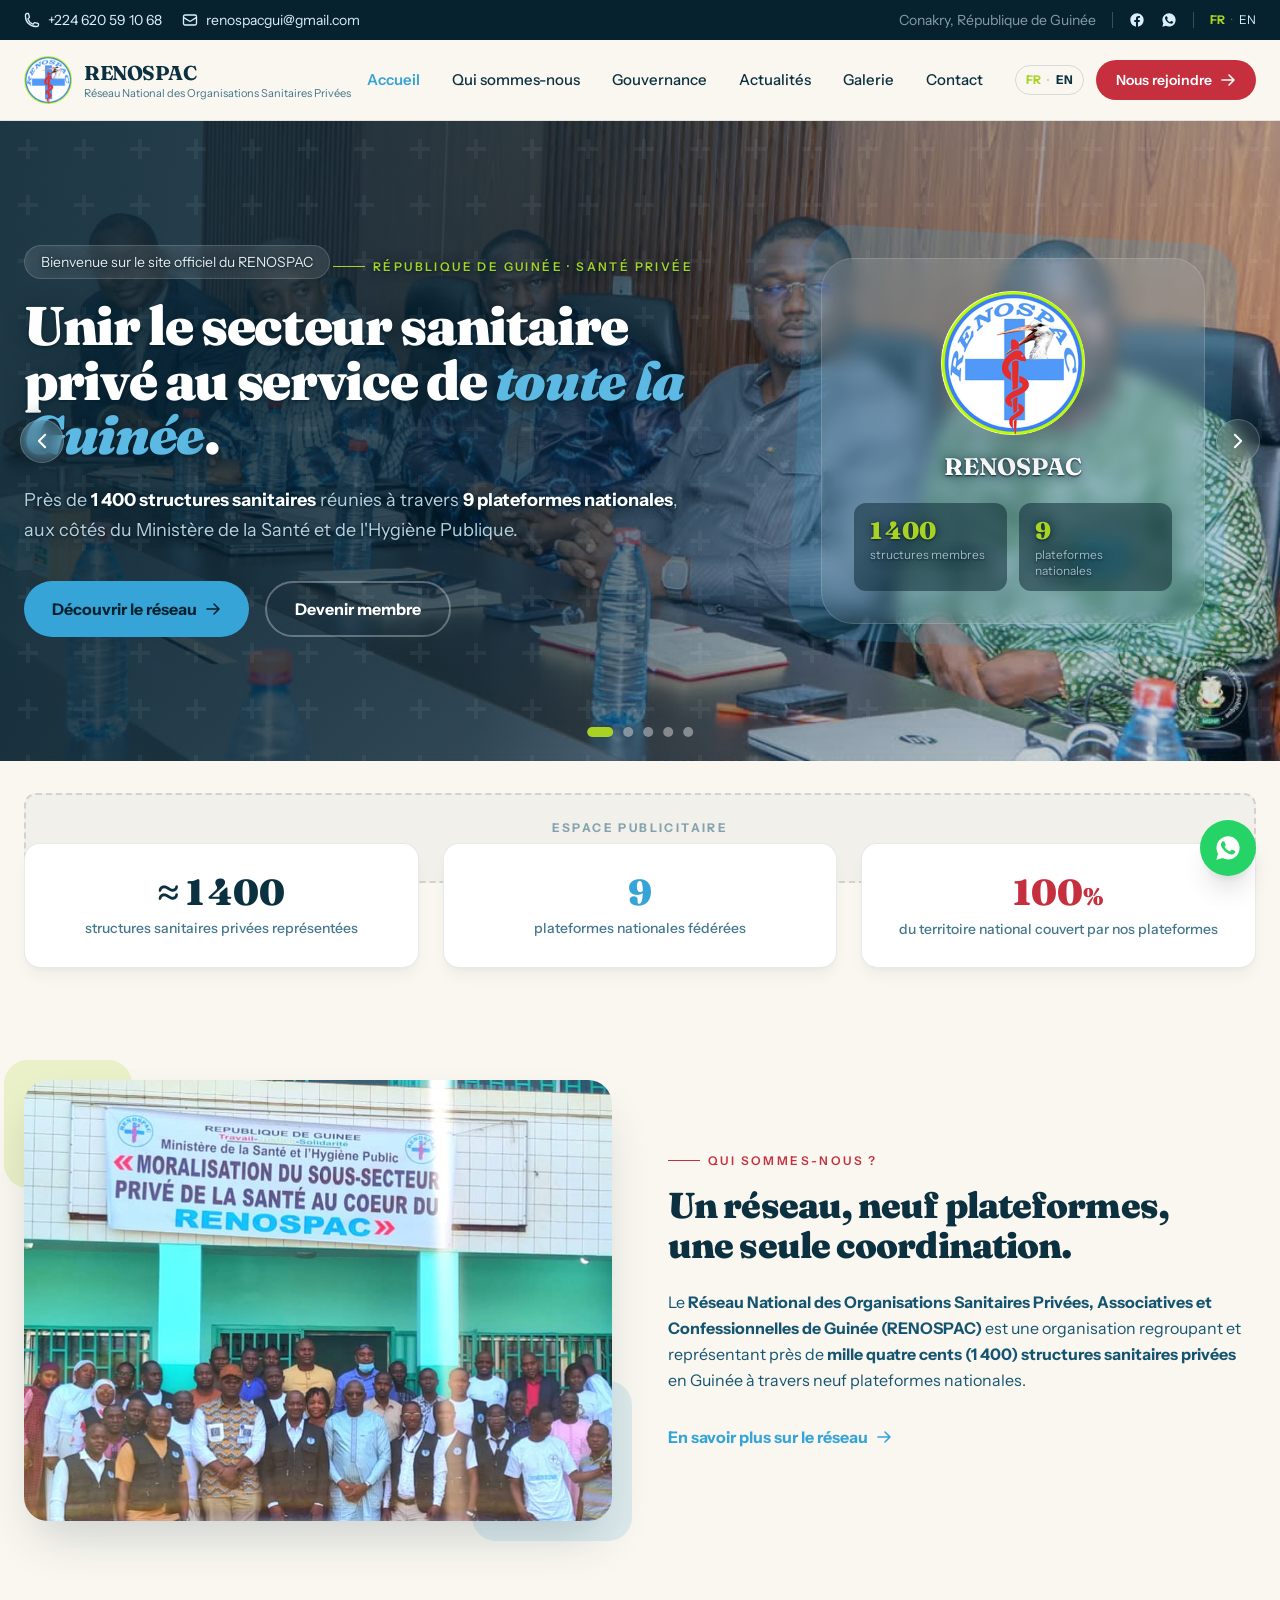
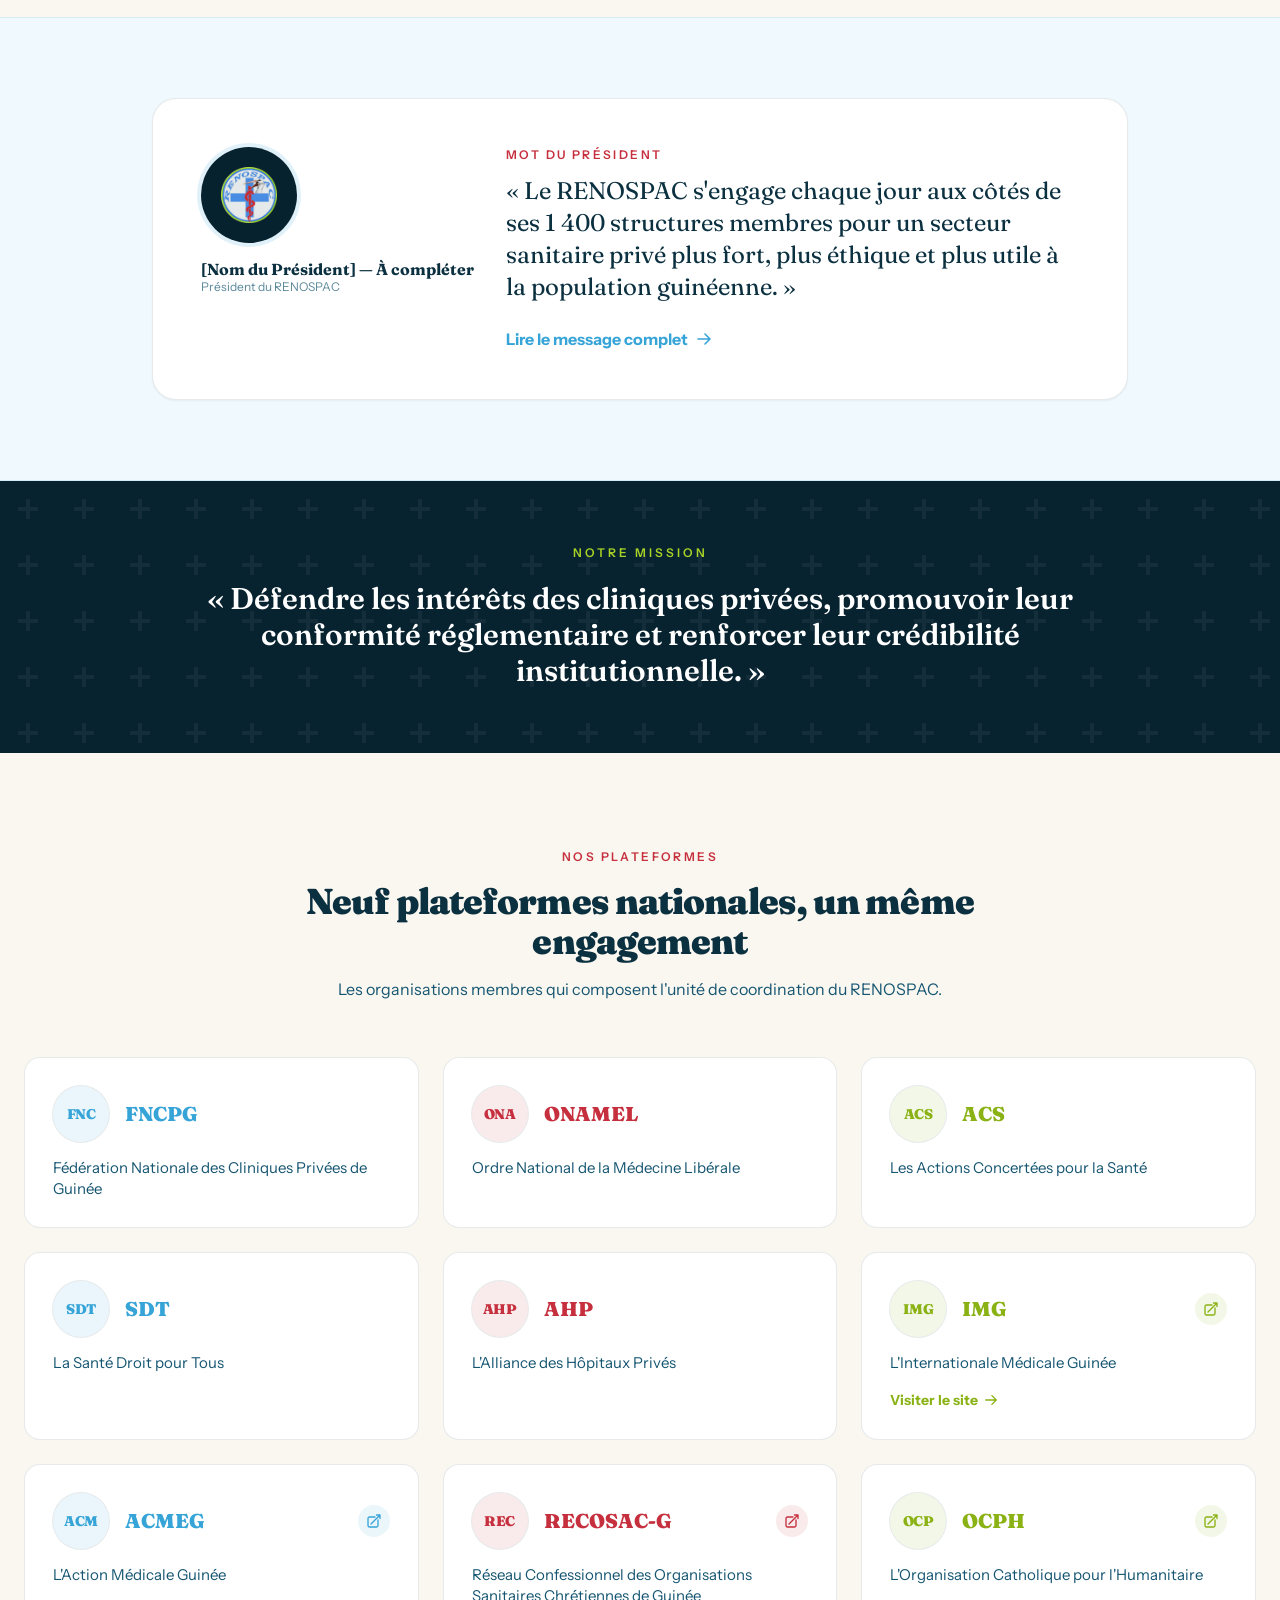
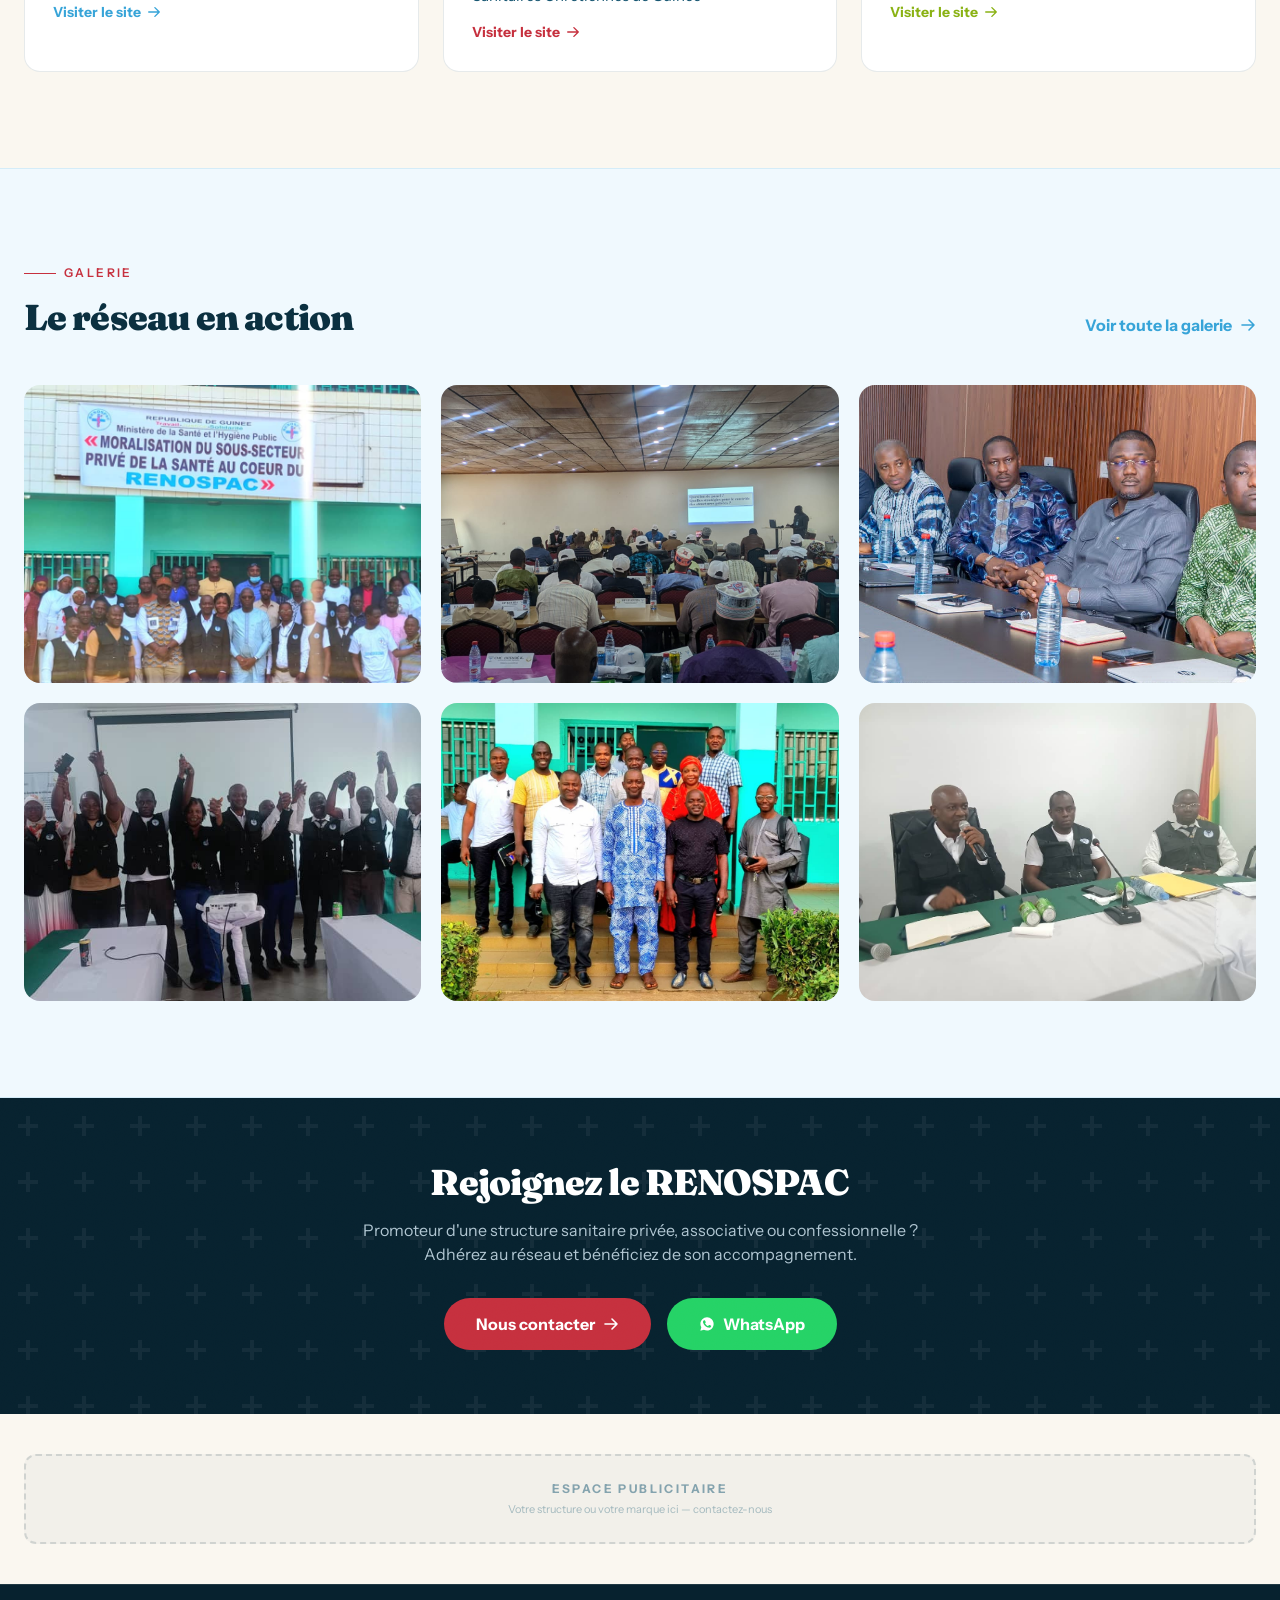
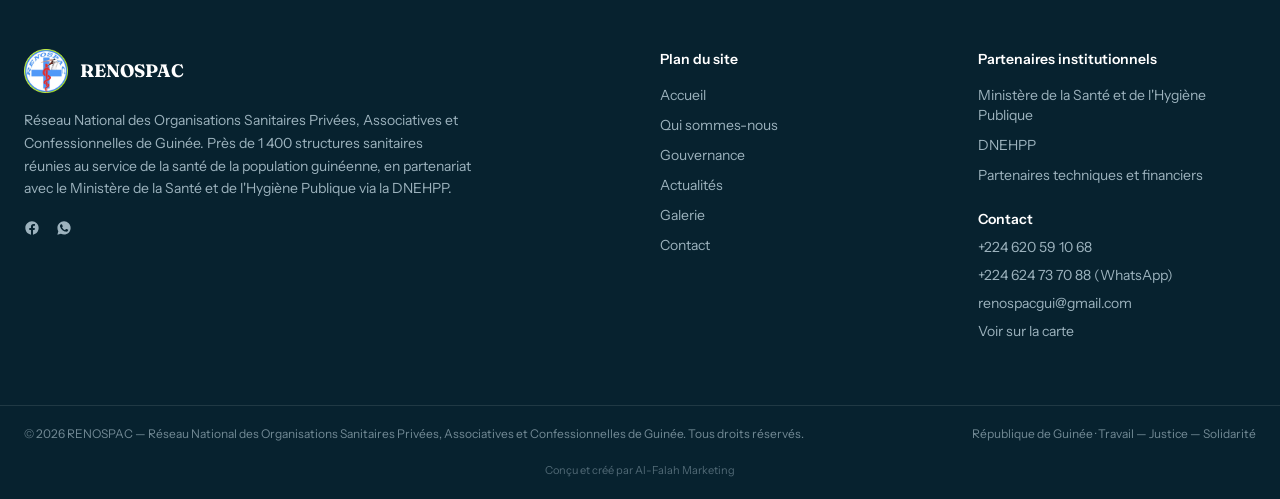
==== commit 5e7c2501: "Rendre le sélecteur FR/EN visible en permanence, y compris pendant le défilement Le sélecteur de lan" ====
--- a/index.html
+++ b/index.html
@@ -107,13 +107,13 @@
         <svg class="w-4 h-4 shrink-0" fill="none" stroke="currentColor" stroke-width="2" viewBox="0 0 24 24"><path stroke-linecap="round" stroke-linejoin="round" d="M21.75 6.75v10.5a2.25 2.25 0 01-2.25 2.25h-15a2.25 2.25 0 01-2.25-2.25V6.75m19.5 0A2.25 2.25 0 0019.5 4.5h-15a2.25 2.25 0 00-2.25 2.25m19.5 0v.243a2.25 2.25 0 01-1.07 1.916l-7.5 4.615a2.25 2.25 0 01-2.36 0L3.32 8.91a2.25 2.25 0 01-1.07-1.916V6.75"/></svg>renospacgui@gmail.com
       </a>
     </div>
-    <div class="flex items-center gap-4">
+    <div class="flex items-center gap-3 sm:gap-4 shrink-0">
       <span class="hidden lg:inline text-ciel-100/60" data-i18n="topbar_loc">Conakry, République de Guinée</span>
       <span class="hidden lg:inline h-4 w-px bg-white/20"></span>
-      <a href="#" aria-label="Facebook" class="hover:text-lime-500 transition-colors"><svg class="w-4 h-4" fill="currentColor" viewBox="0 0 24 24"><path d="M22 12.06C22 6.5 17.52 2 12 2S2 6.5 2 12.06c0 5.02 3.66 9.18 8.44 9.94v-7.03H7.9v-2.9h2.54V9.85c0-2.52 1.5-3.9 3.77-3.9 1.09 0 2.23.19 2.23.19v2.47h-1.26c-1.24 0-1.63.77-1.63 1.56v1.88h2.78l-.45 2.9h-2.33V22c4.78-.76 8.44-4.92 8.44-9.94z"/></svg></a>
-      <a href="https://wa.me/224624737088" target="_blank" rel="noopener" aria-label="WhatsApp" class="hover:text-lime-500 transition-colors"><svg class="w-4 h-4" fill="currentColor" viewBox="0 0 24 24"><path d="M12.04 2c-5.46 0-9.9 4.44-9.9 9.9 0 1.75.46 3.45 1.32 4.95L2.05 22l5.3-1.39a9.87 9.87 0 004.69 1.19h.01c5.46 0 9.9-4.44 9.9-9.9 0-2.65-1.03-5.13-2.9-7A9.82 9.82 0 0012.04 2zm5.83 14.12c-.25.7-1.45 1.34-2 1.4-.51.05-1.16.08-1.87-.12-.43-.14-.99-.32-1.7-.63-2.99-1.29-4.94-4.3-5.09-4.5-.15-.2-1.22-1.62-1.22-3.09 0-1.47.77-2.19 1.05-2.49.27-.3.6-.37.8-.37.2 0 .4 0 .57.01.18.01.43-.07.67.51.25.6.85 2.07.92 2.22.08.15.13.33.03.53-.1.2-.15.32-.3.5-.15.17-.32.39-.45.52-.15.15-.31.31-.13.61.18.3.79 1.3 1.7 2.11 1.17 1.04 2.15 1.37 2.46 1.52.3.15.48.13.66-.08.18-.2.76-.89.96-1.19.2-.3.4-.25.68-.15.27.1 1.74.82 2.04.97.3.15.5.22.57.35.08.13.08.72-.17 1.42z"/></svg></a>
-      <span class="h-4 w-px bg-white/20"></span>
-      <div class="flex items-center gap-1.5 text-xs tracking-widest uppercase">
+      <a href="#" aria-label="Facebook" class="hidden sm:inline-flex hover:text-lime-500 transition-colors"><svg class="w-4 h-4" fill="currentColor" viewBox="0 0 24 24"><path d="M22 12.06C22 6.5 17.52 2 12 2S2 6.5 2 12.06c0 5.02 3.66 9.18 8.44 9.94v-7.03H7.9v-2.9h2.54V9.85c0-2.52 1.5-3.9 3.77-3.9 1.09 0 2.23.19 2.23.19v2.47h-1.26c-1.24 0-1.63.77-1.63 1.56v1.88h2.78l-.45 2.9h-2.33V22c4.78-.76 8.44-4.92 8.44-9.94z"/></svg></a>
+      <a href="https://wa.me/224624737088" target="_blank" rel="noopener" aria-label="WhatsApp" class="hidden sm:inline-flex hover:text-lime-500 transition-colors"><svg class="w-4 h-4" fill="currentColor" viewBox="0 0 24 24"><path d="M12.04 2c-5.46 0-9.9 4.44-9.9 9.9 0 1.75.46 3.45 1.32 4.95L2.05 22l5.3-1.39a9.87 9.87 0 004.69 1.19h.01c5.46 0 9.9-4.44 9.9-9.9 0-2.65-1.03-5.13-2.9-7A9.82 9.82 0 0012.04 2zm5.83 14.12c-.25.7-1.45 1.34-2 1.4-.51.05-1.16.08-1.87-.12-.43-.14-.99-.32-1.7-.63-2.99-1.29-4.94-4.3-5.09-4.5-.15-.2-1.22-1.62-1.22-3.09 0-1.47.77-2.19 1.05-2.49.27-.3.6-.37.8-.37.2 0 .4 0 .57.01.18.01.43-.07.67.51.25.6.85 2.07.92 2.22.08.15.13.33.03.53-.1.2-.15.32-.3.5-.15.17-.32.39-.45.52-.15.15-.31.31-.13.61.18.3.79 1.3 1.7 2.11 1.17 1.04 2.15 1.37 2.46 1.52.3.15.48.13.66-.08.18-.2.76-.89.96-1.19.2-.3.4-.25.68-.15.27.1 1.74.82 2.04.97.3.15.5.22.57.35.08.13.08.72-.17 1.42z"/></svg></a>
+      <span class="hidden sm:inline h-4 w-px bg-white/20"></span>
+      <div class="flex items-center gap-1.5 text-xs tracking-widest uppercase shrink-0">
         <button class="lang-btn active hover:text-lime-500" data-lang="fr" aria-label="Français">FR</button>
         <span class="text-white/30">·</span>
         <button class="lang-btn hover:text-lime-500" data-lang="en" aria-label="English">EN</button>
@@ -140,6 +140,11 @@
       <a href="contact.html" class="nav-link hover:text-ciel-500 transition-colors" data-i18n="nav_contact">Contact</a>
     </nav>
     <div class="flex items-center gap-3">
+      <div class="flex items-center gap-1.5 text-xs font-bold tracking-widest uppercase border border-petrol-900/15 rounded-full px-2.5 py-1.5 shrink-0 ml-2 lg:ml-4">
+        <button class="lang-btn active hover:text-ciel-500 transition-colors" data-lang="fr" aria-label="Français">FR</button>
+        <span class="text-petrol-900/20">·</span>
+        <button class="lang-btn hover:text-ciel-500 transition-colors" data-lang="en" aria-label="English">EN</button>
+      </div>
       <a href="contact.html" class="hidden sm:inline-flex items-center gap-2 bg-vitale-500 hover:bg-vitale-600 text-white font-semibold px-5 py-2.5 rounded-full transition-all hover:shadow-lg hover:shadow-vitale-500/30 text-sm">
         <span data-i18n="nav_cta">Nous rejoindre</span>
         <svg class="w-4 h-4" fill="none" stroke="currentColor" stroke-width="2.4" viewBox="0 0 24 24"><path stroke-linecap="round" stroke-linejoin="round" d="M13.5 4.5L21 12l-7.5 7.5M21 12H3"/></svg>
@@ -150,6 +155,14 @@
     </div>
   </div>
   <div id="mobile-menu" class="lg:hidden hidden border-t border-petrol-900/10 bg-creme">
+    <div class="px-6 pt-4 flex items-center gap-2 text-xs font-bold tracking-widest uppercase text-petrol-700/60">
+      <span data-i18n="lang_label">Langue</span>
+      <div class="flex items-center gap-1.5 border border-petrol-900/15 rounded-full px-2.5 py-1">
+        <button class="lang-btn active hover:text-ciel-500 transition-colors" data-lang="fr" aria-label="Français">FR</button>
+        <span class="text-petrol-900/20">·</span>
+        <button class="lang-btn hover:text-ciel-500 transition-colors" data-lang="en" aria-label="English">EN</button>
+      </div>
+    </div>
     <nav class="px-6 py-4 flex flex-col gap-1 text-base font-medium">
       <a href="index.html" class="mobile-link py-2.5 border-b border-petrol-900/5 text-ciel-500 font-semibold" data-i18n="nav_home">Accueil</a>
       <a href="apropos.html" class="mobile-link py-2.5 border-b border-petrol-900/5" data-i18n="nav_about">Qui sommes-nous</a>
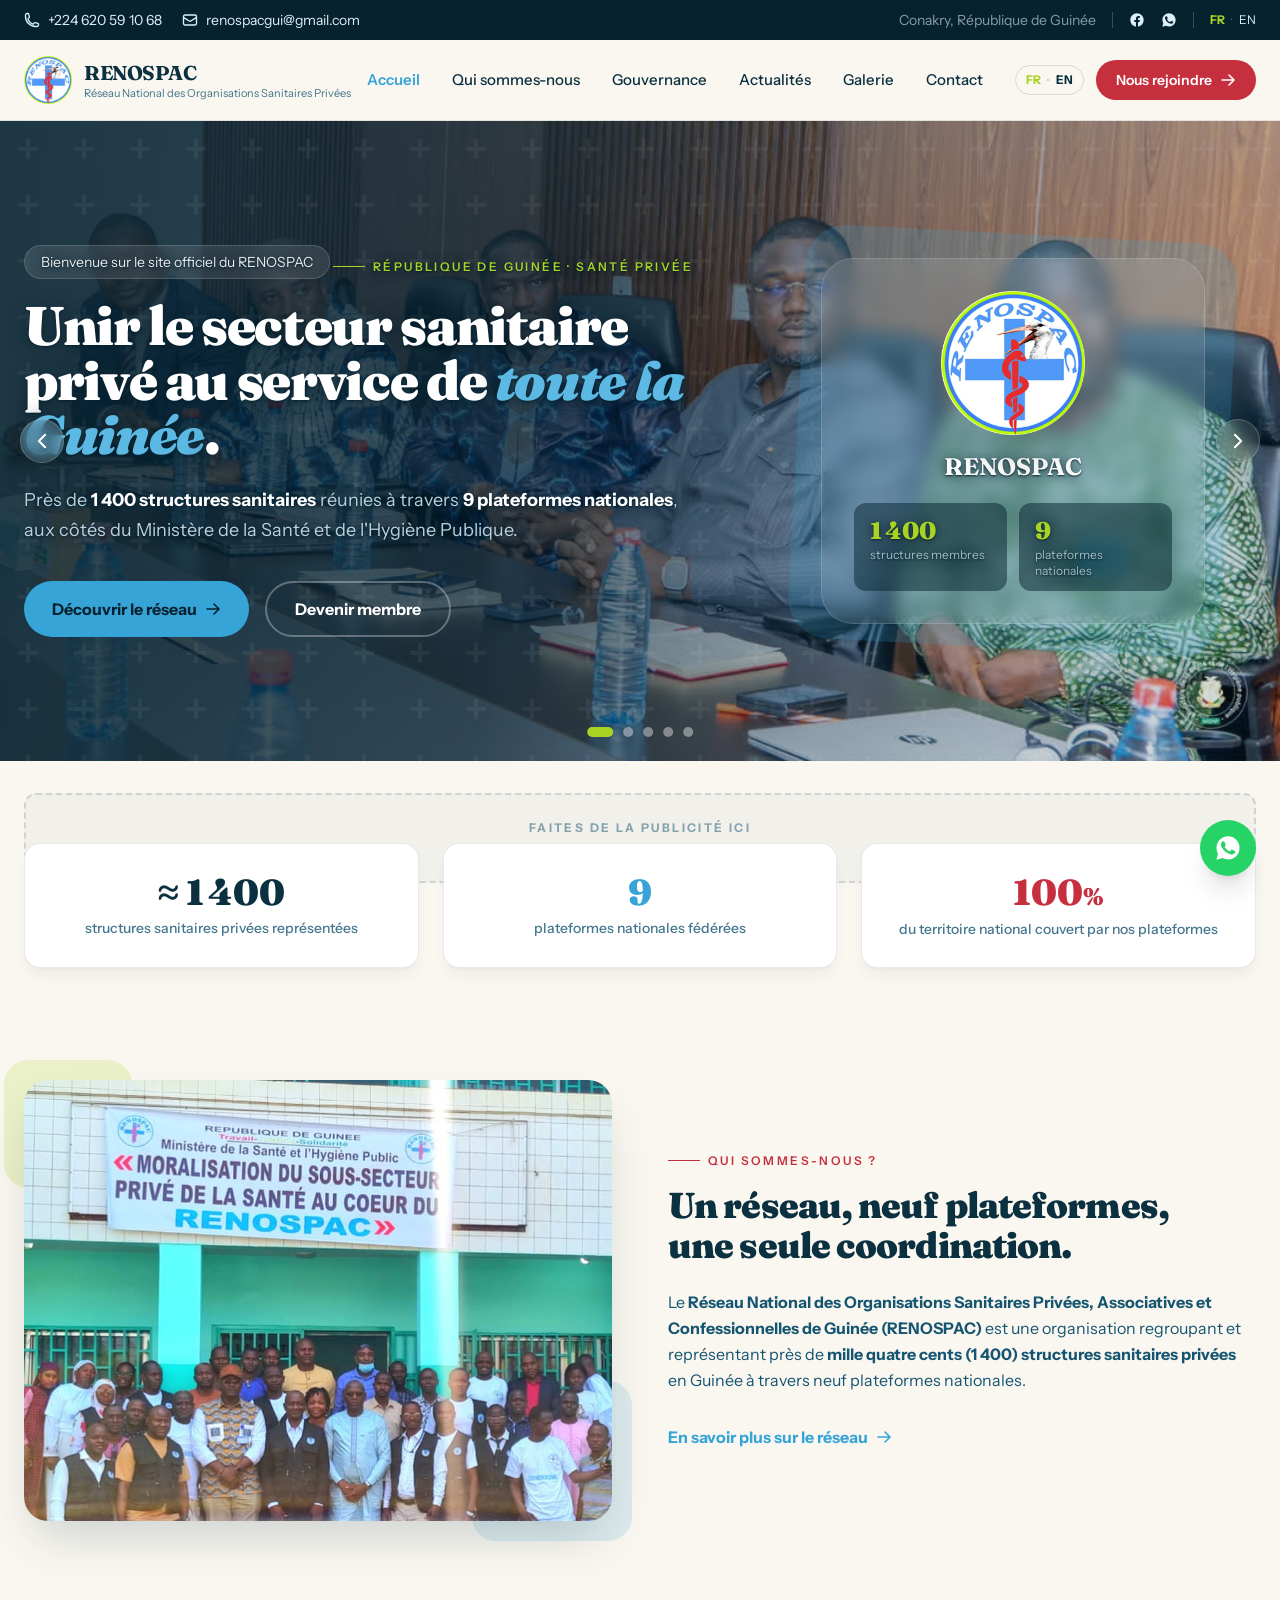
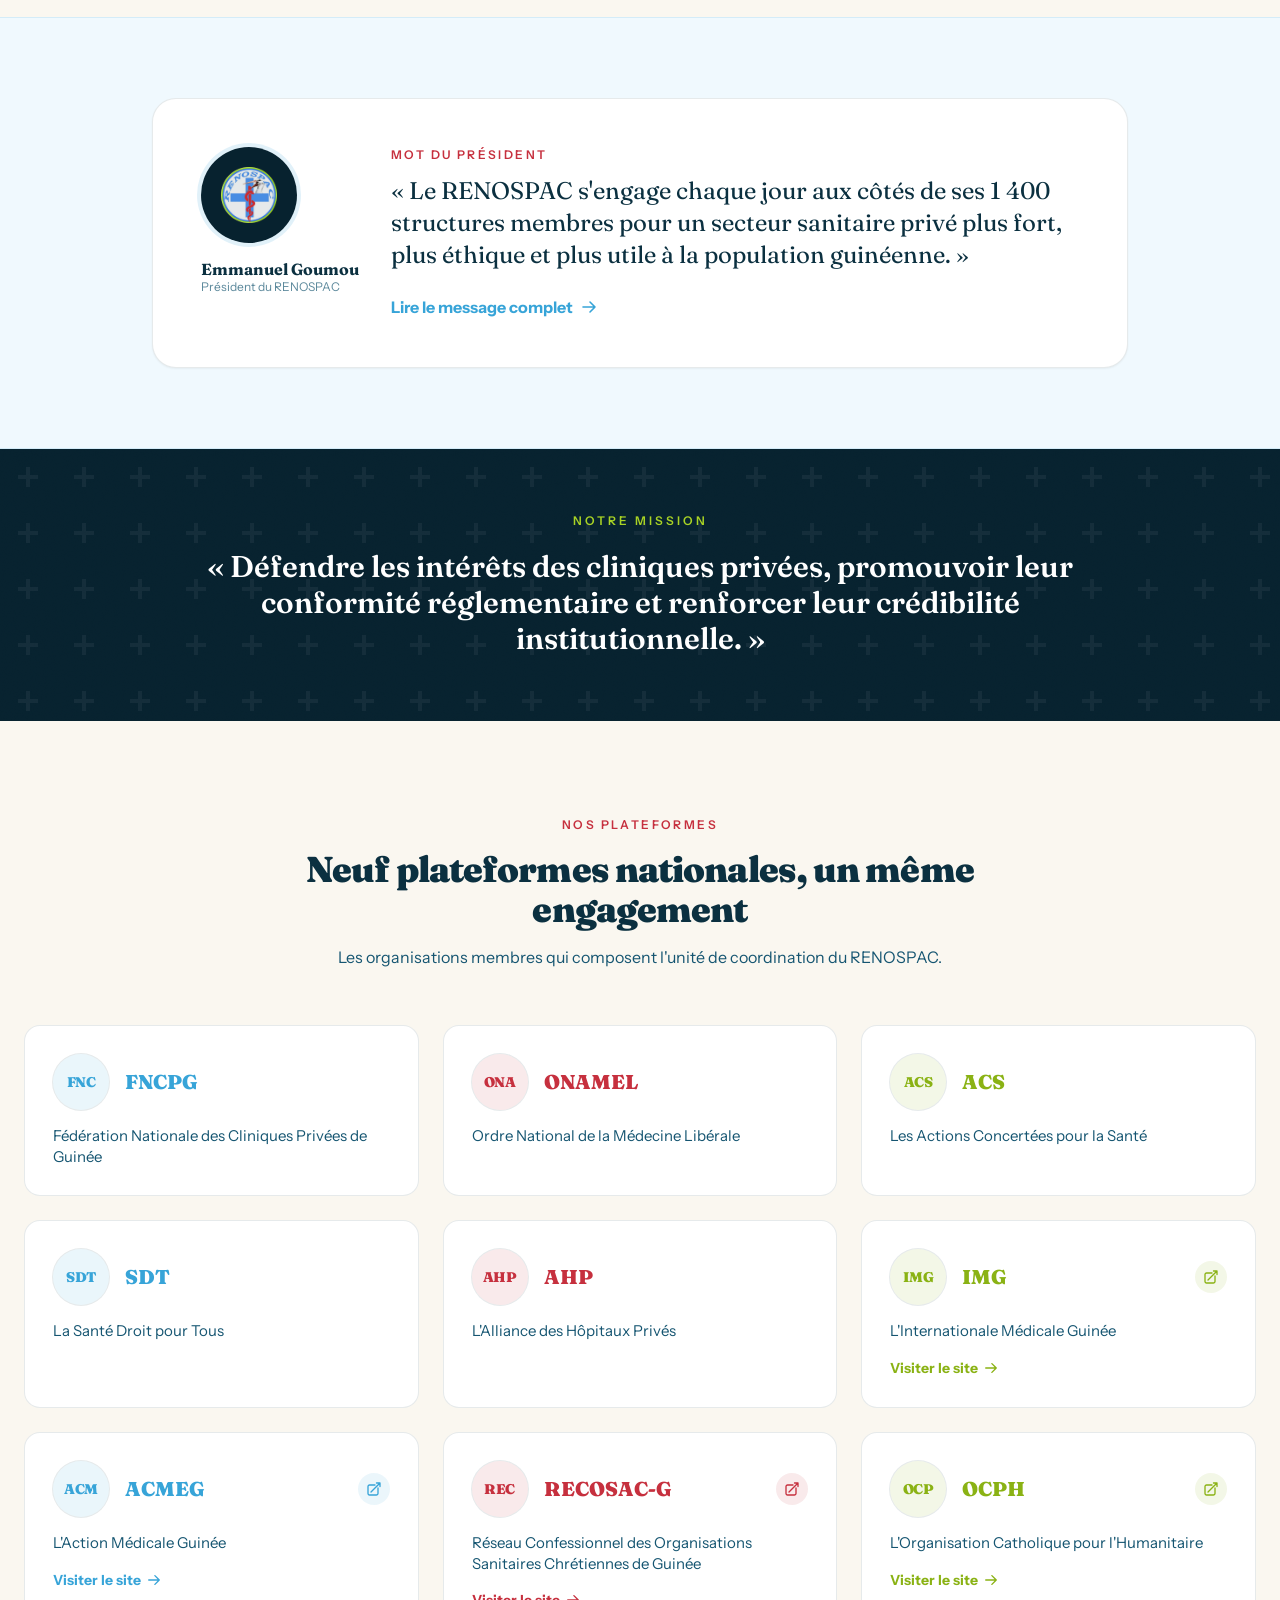
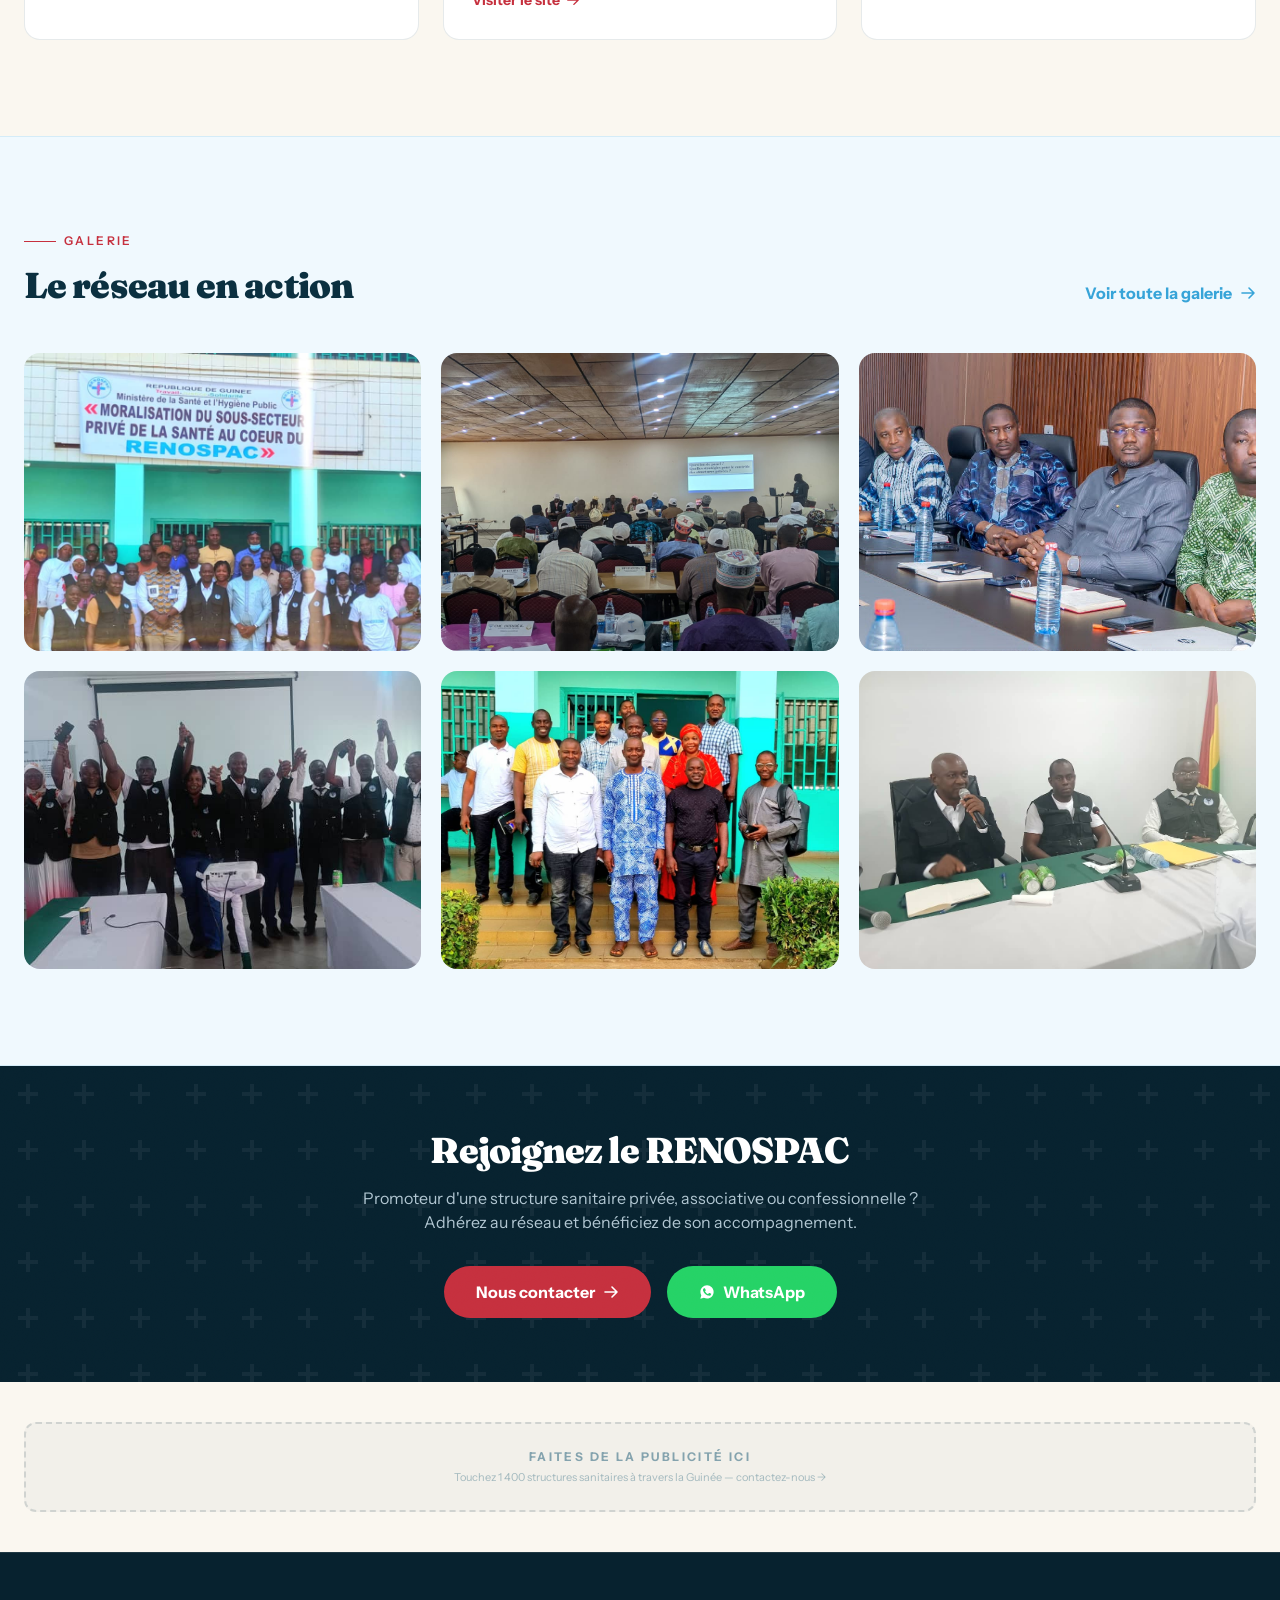
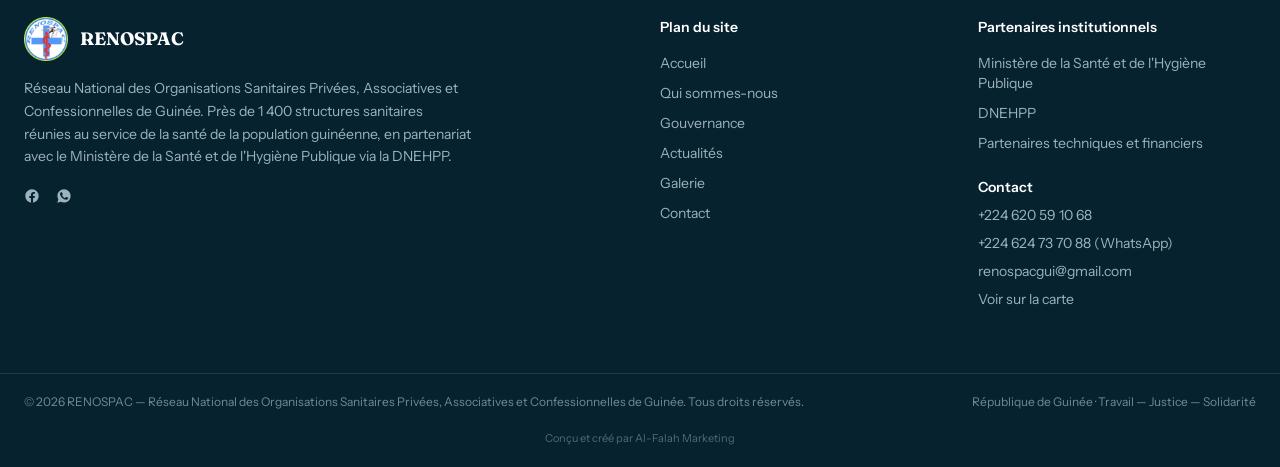
==== commit 11dd2184: "Wire contact form, add 5 news articles, finalize ad pitch & governance copy - Contact form now submi" ====
--- a/index.html
+++ b/index.html
@@ -240,10 +240,10 @@
      Replace this placeholder with a real ad/sponsor banner (e.g. an <img> wrapped
      in an <a>, or a third-party ad tag) whenever RENOSPAC has advertising content. -->
 <div class="max-w-7xl mx-auto px-4 sm:px-6 mt-8">
-  <div class="border-2 border-dashed border-petrol-900/15 bg-petrol-900/[0.03] rounded-xl flex flex-col items-center justify-center text-center py-5 min-h-[90px] gap-1">
-    <p class="text-xs font-bold tracking-[0.2em] uppercase text-petrol-700/50" data-i18n="ad_slot_label">Espace publicitaire</p>
+  <a href="contact.html#contact-form" class="group block border-2 border-dashed border-petrol-900/15 hover:border-vitale-500/50 bg-petrol-900/[0.03] hover:bg-vitale-500/5 rounded-xl flex flex-col items-center justify-center text-center py-5 min-h-[90px] gap-1 transition-colors">
+    <p class="text-xs font-bold tracking-[0.2em] uppercase text-petrol-700/50 group-hover:text-vitale-500 transition-colors" data-i18n="ad_slot_label">Espace publicitaire</p>
     <p class="text-[11px] text-petrol-700/35" data-i18n="ad_slot_sub">Votre structure ou votre marque ici — contactez-nous</p>
-  </div>
+  </a>
 </div>
 <!-- ══ /Ad Slot ══ -->
 
@@ -393,10 +393,10 @@
 
 <!-- ══ Espace Publicitaire / Ad Slot — Footer Banner ══ -->
 <div class="max-w-7xl mx-auto px-4 sm:px-6 py-10">
-  <div class="border-2 border-dashed border-petrol-900/15 bg-petrol-900/[0.03] rounded-xl flex flex-col items-center justify-center text-center py-5 min-h-[90px] gap-1">
-    <p class="text-xs font-bold tracking-[0.2em] uppercase text-petrol-700/50" data-i18n="ad_slot_label">Espace publicitaire</p>
+  <a href="contact.html#contact-form" class="group block border-2 border-dashed border-petrol-900/15 hover:border-vitale-500/50 bg-petrol-900/[0.03] hover:bg-vitale-500/5 rounded-xl flex flex-col items-center justify-center text-center py-5 min-h-[90px] gap-1 transition-colors">
+    <p class="text-xs font-bold tracking-[0.2em] uppercase text-petrol-700/50 group-hover:text-vitale-500 transition-colors" data-i18n="ad_slot_label">Espace publicitaire</p>
     <p class="text-[11px] text-petrol-700/35" data-i18n="ad_slot_sub">Votre structure ou votre marque ici — contactez-nous</p>
-  </div>
+  </a>
 </div>
 <!-- ══ /Ad Slot ══ -->
 
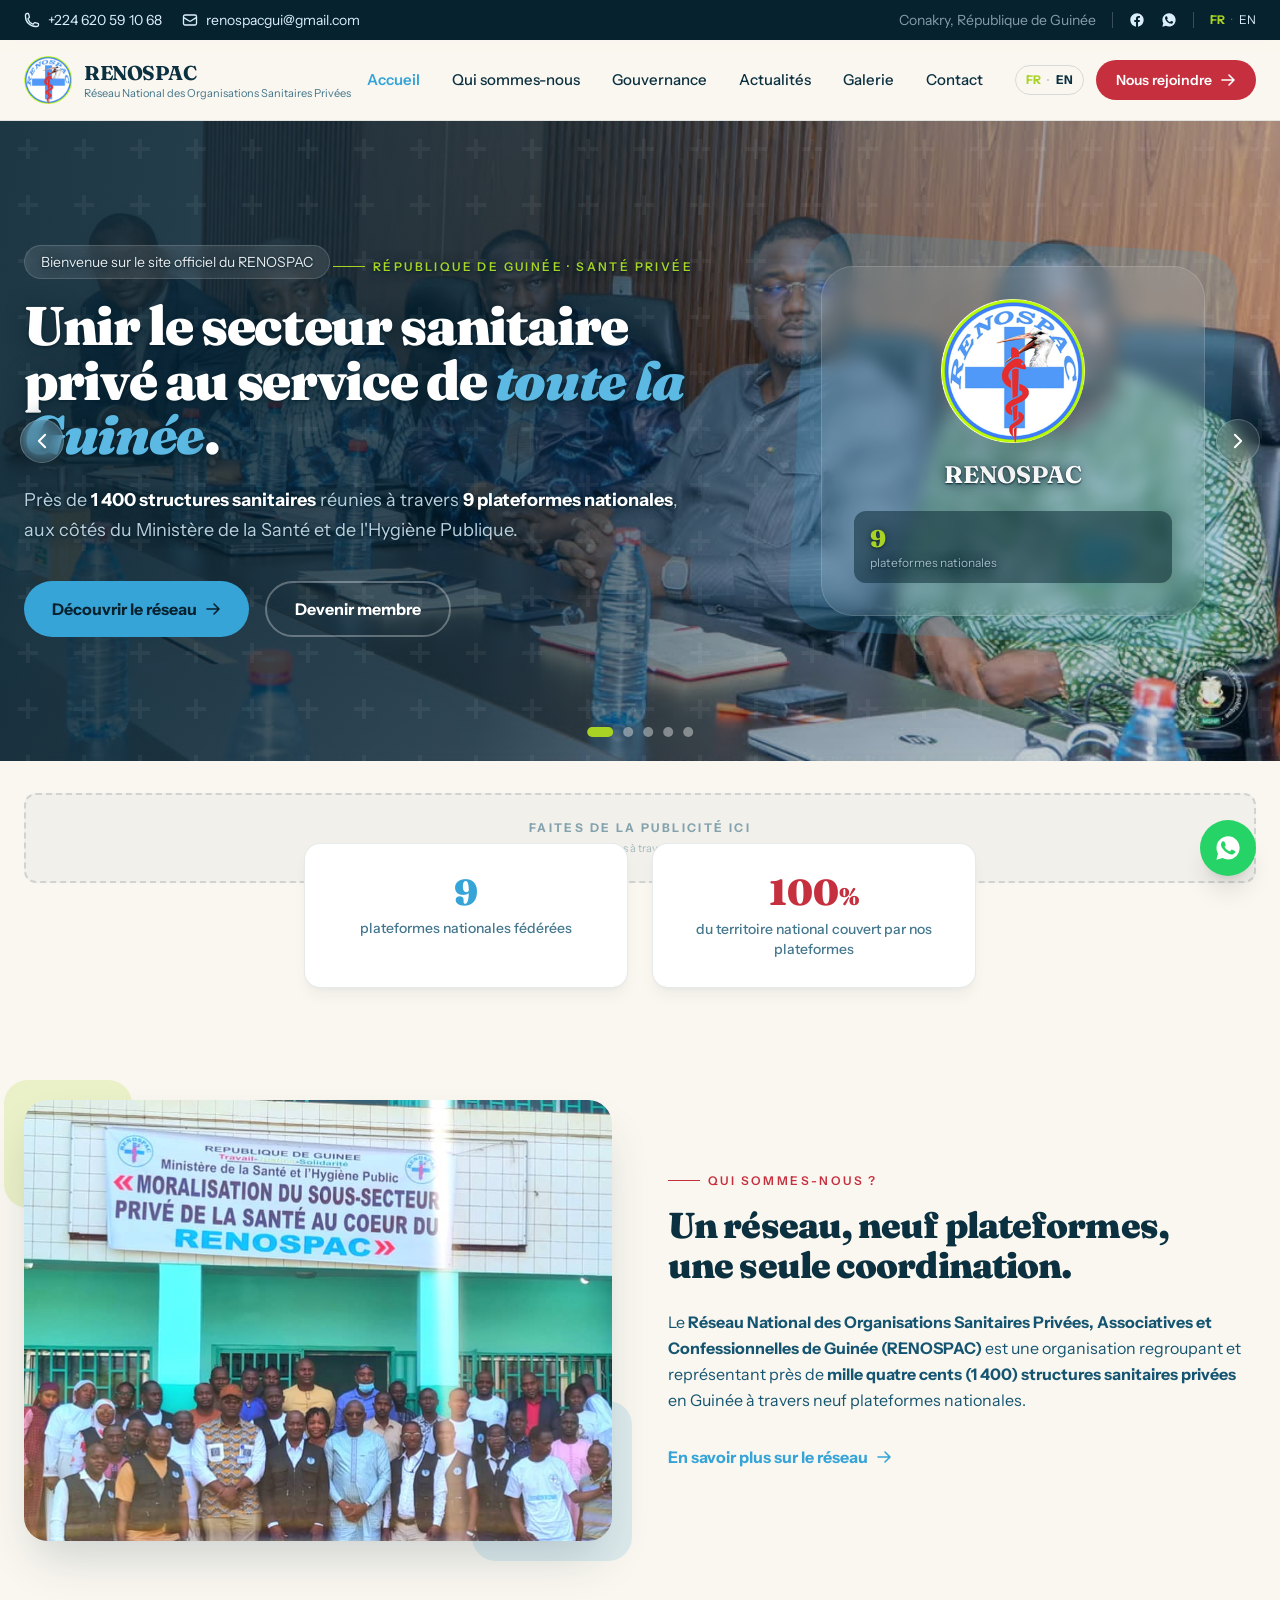
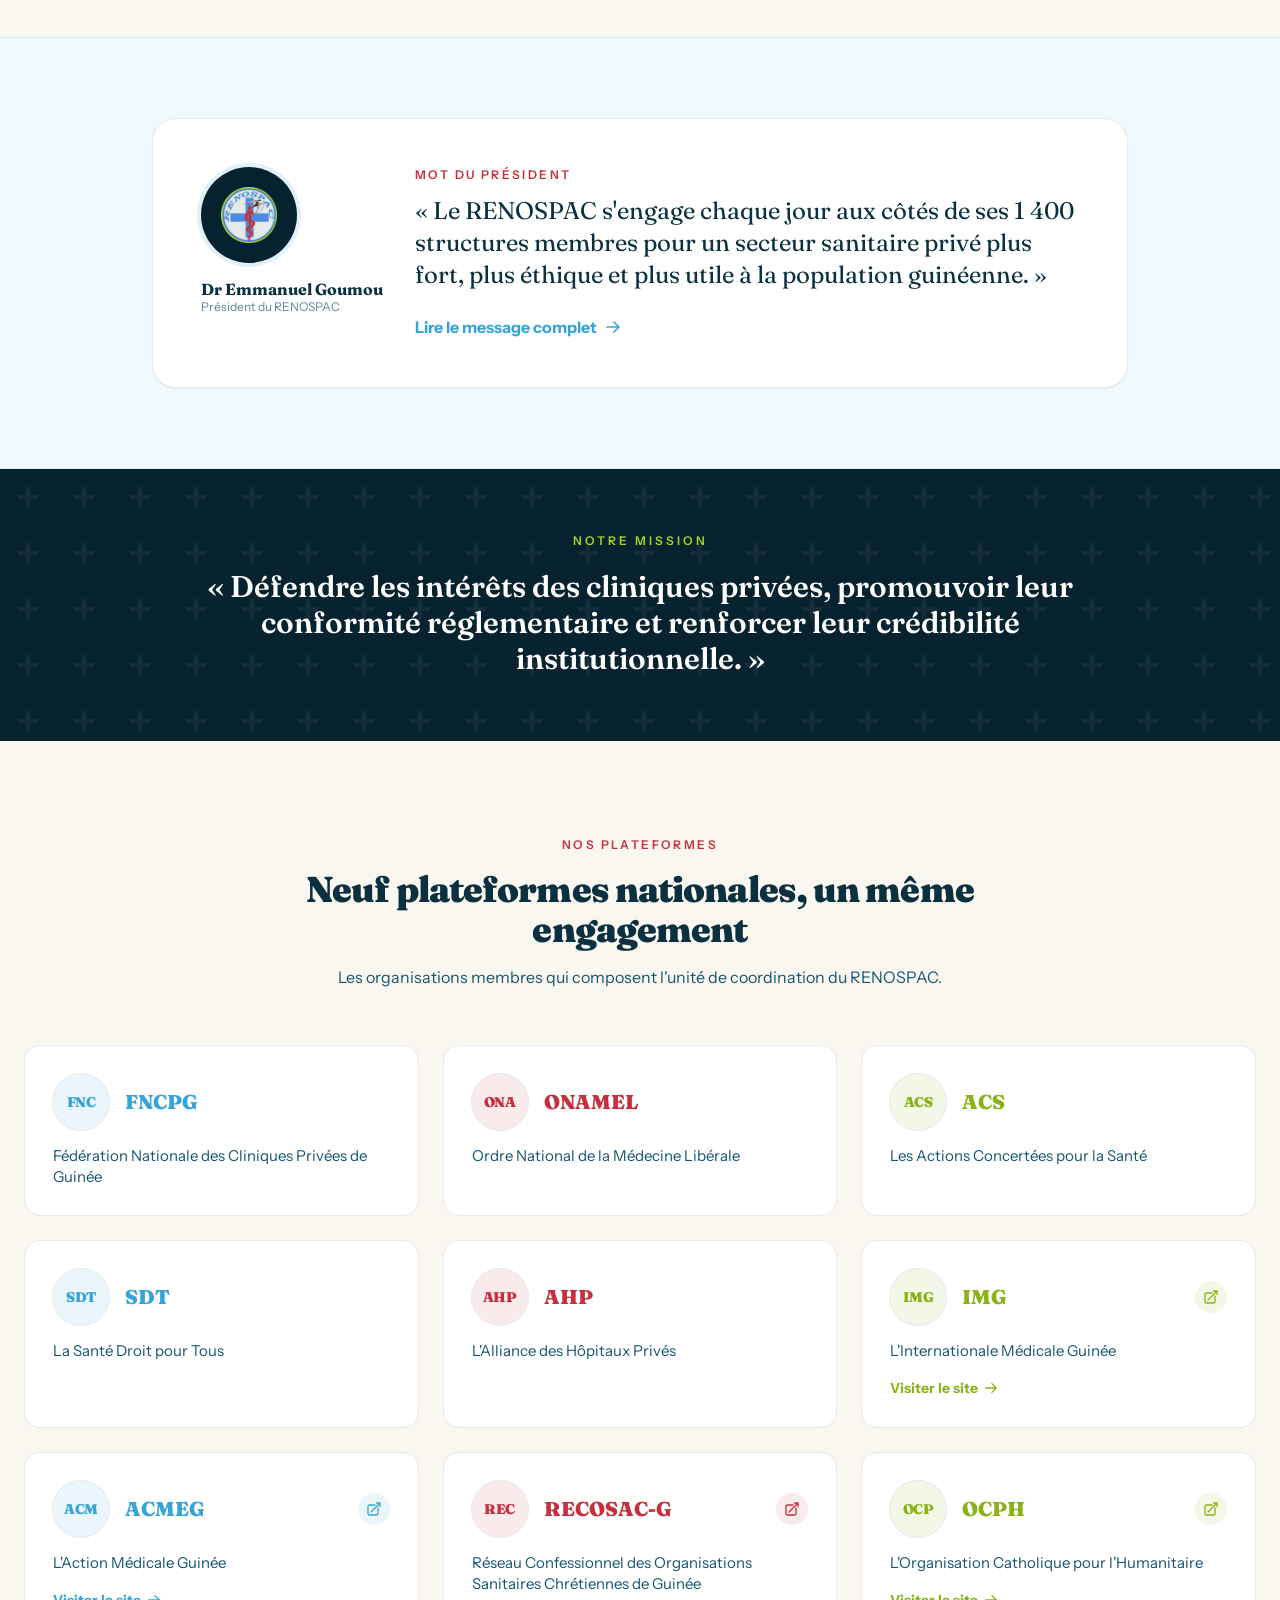
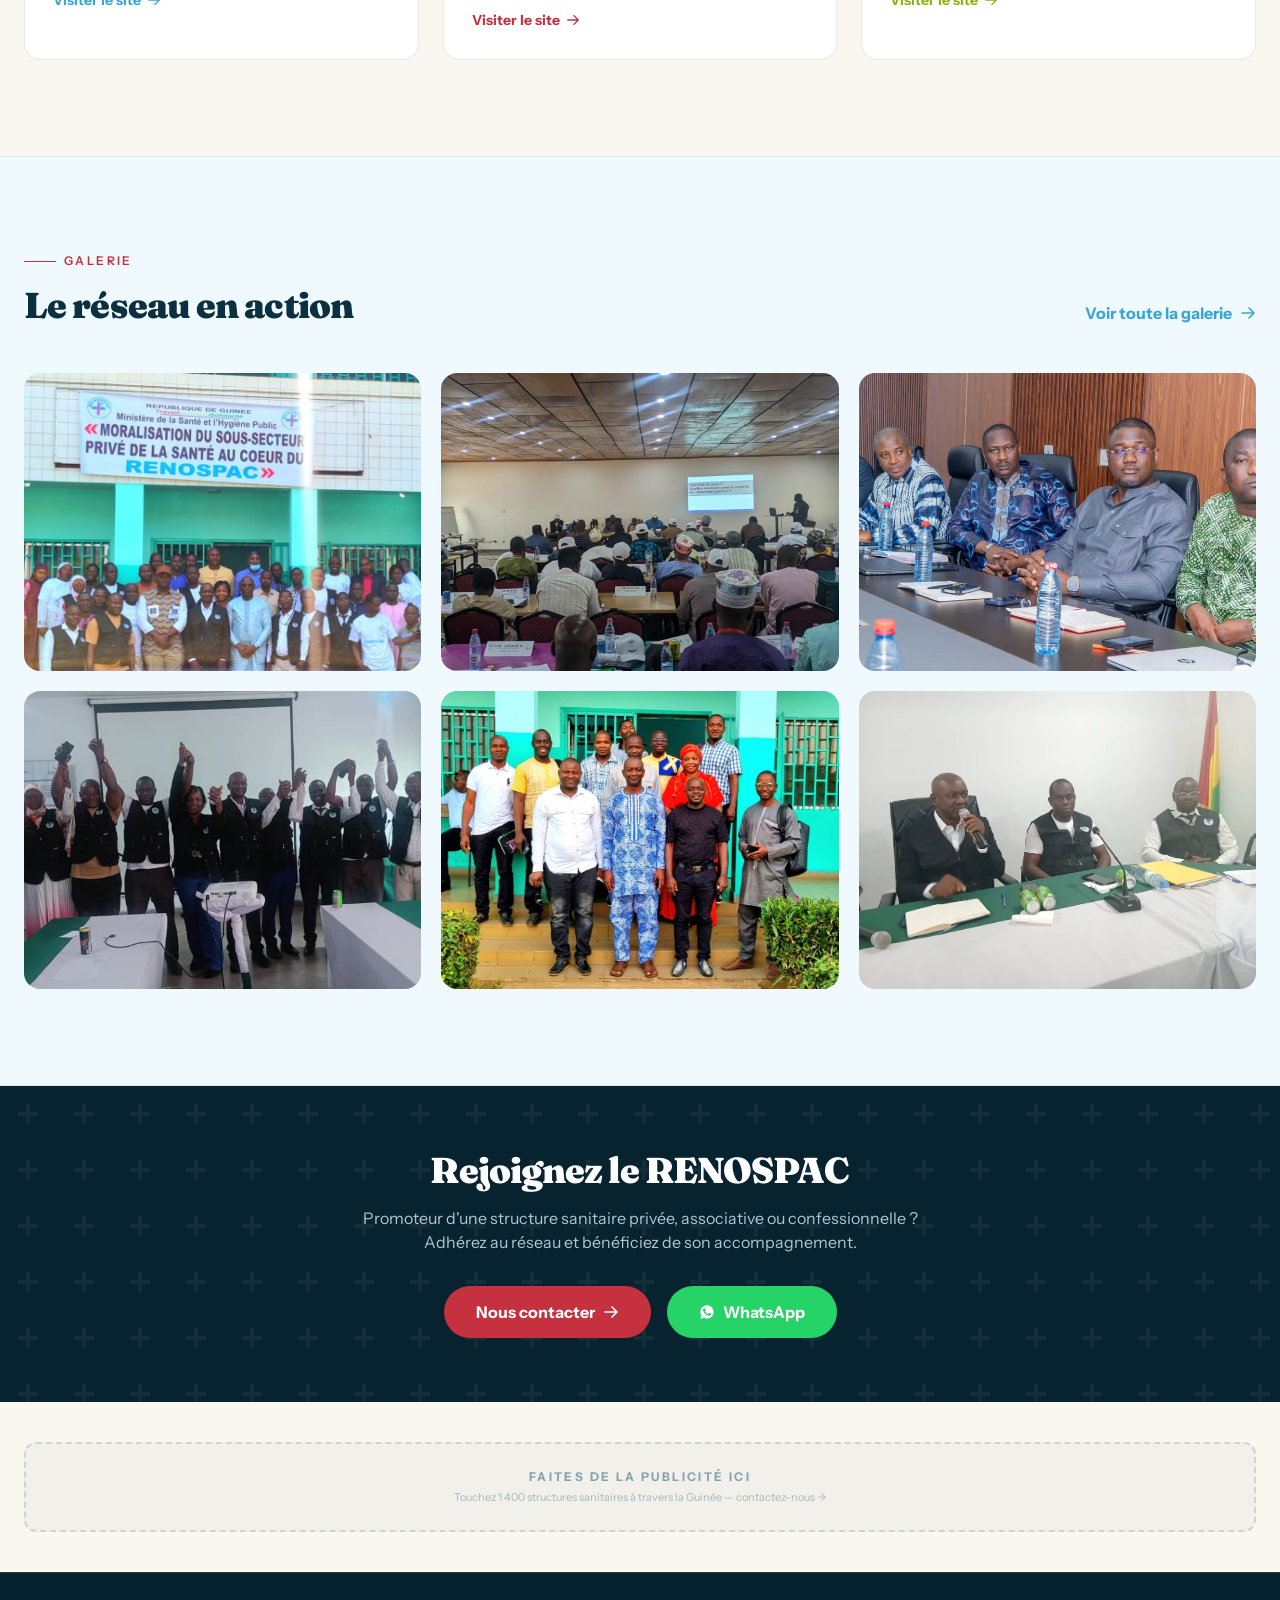
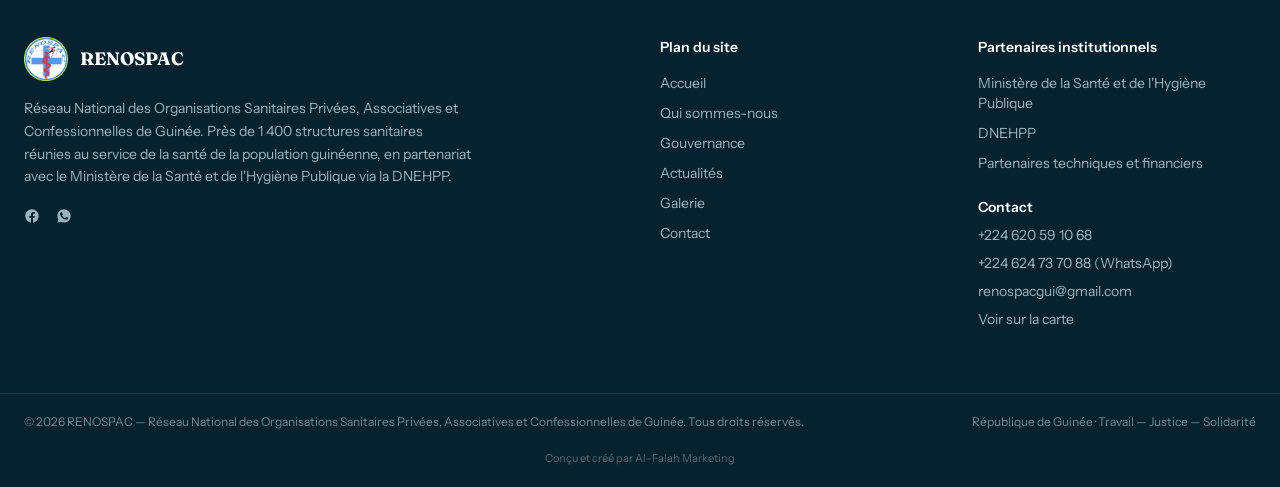
==== commit e9ba4f4d: "Remove all references to 1400 member structures from homepage Removed 6 instances across: - Meta des" ====
--- a/index.html
+++ b/index.html
@@ -4,7 +4,20 @@
 <meta charset="UTF-8">
 <meta name="viewport" content="width=device-width, initial-scale=1.0">
 <title>RENOSPAC Guinée — Réseau National des Organisations Sanitaires Privées, Associatives et Confessionnelles</title>
-<meta name="description" content="Le RENOSPAC regroupe près de 1 400 structures sanitaires privées en Guinée à travers 9 plateformes nationales, en partenariat avec le Ministère de la Santé via la DNEHPP.">
+<meta name="description" content="Le RENOSPAC est un réseau national d'organisations sanitaires privées, associatives et confessionnelles en Guinée, coordonnant 9 plateformes nationales en partenariat avec le Ministère de la Santé via la DNEHPP.">
+<link rel="canonical" href="https://renospacguinee.com/">
+<meta name="robots" content="index, follow">
+<meta property="og:type" content="website">
+<meta property="og:site_name" content="RENOSPAC Guinée">
+<meta property="og:locale" content="fr_GN">
+<meta property="og:url" content="https://renospacguinee.com/">
+<meta property="og:title" content="RENOSPAC Guinée — Réseau National des Organisations Sanitaires Privées, Associatives et Confessionnelles">
+<meta property="og:description" content="Le RENOSPAC est un réseau national d'organisations sanitaires privées, associatives et confessionnelles en Guinée, coordonnant 9 plateformes nationales en partenariat avec le Ministère de la Santé via la DNEHPP.">
+<meta property="og:image" content="https://renospacguinee.com/assets/photo-5.jpg">
+<meta name="twitter:card" content="summary_large_image">
+<meta name="twitter:title" content="RENOSPAC Guinée — Réseau National des Organisations Sanitaires Privées, Associatives et Confessionnelles">
+<meta name="twitter:description" content="Le RENOSPAC est un réseau national d'organisations sanitaires privées, associatives et confessionnelles en Guinée, coordonnant 9 plateformes nationales en partenariat avec le Ministère de la Santé via la DNEHPP.">
+<meta name="twitter:image" content="https://renospacguinee.com/assets/photo-5.jpg">
 <link rel="icon" type="image/png" href="assets/logo.png">
 <link rel="preconnect" href="https://fonts.googleapis.com">
 <link rel="preconnect" href="https://fonts.gstatic.com" crossorigin>
@@ -93,6 +106,36 @@
 
   html { scroll-padding-top: 96px; }
 </style>
+<script type="application/ld+json">
+{
+  "@context": "https://schema.org",
+  "@type": "NGO",
+  "name": "RENOSPAC",
+  "alternateName": "Réseau National des Organisations Sanitaires Privées, Associatives et Confessionnelles de Guinée",
+  "url": "https://renospacguinee.com/",
+  "logo": "https://renospacguinee.com/assets/logo.png",
+  "description": "Le RENOSPAC est un réseau national d'organisations sanitaires privées, associatives et confessionnelles en Guinée, coordonnant 9 plateformes nationales en partenariat avec le Ministère de la Santé via la DNEHPP.",
+  "email": "renospacgui@gmail.com",
+  "telephone": "+224620591068",
+  "address": {
+    "@type": "PostalAddress",
+    "streetAddress": "Bureau de la Direction de la Santé de la Ville de Conakry, Lambagny, Commune de Ratoma",
+    "addressLocality": "Conakry",
+    "addressCountry": "GN"
+  },
+  "areaServed": "GN",
+  "sameAs": []
+}
+</script>
+
+<!-- Google tag (gtag.js) -->
+<script async src="https://www.googletagmanager.com/gtag/js?id=G-TN74KE818D"></script>
+<script>
+  window.dataLayer = window.dataLayer || [];
+  function gtag(){dataLayer.push(arguments);}
+  gtag('js', new Date());
+  gtag('config', 'G-TN74KE818D');
+</script>
 </head>
 
 <body class="bg-creme text-petrol-900 antialiased font-body">
@@ -212,11 +255,7 @@
         <div class="relative bg-white/10 backdrop-blur border border-white/15 rounded-[2rem] p-8 text-center">
           <img src="assets/logo.png" alt="Emblème du RENOSPAC" class="mx-auto h-36 w-36 object-contain drop-shadow-2xl">
           <p class="mt-4 font-display text-2xl font-bold">RENOSPAC</p>
-          <div class="mt-5 grid grid-cols-2 gap-3 text-left">
-            <div class="bg-petrol-950/50 rounded-xl px-4 py-3">
-              <p class="text-2xl font-display font-black text-lime-500"><span class="counter" data-target="1400">0</span></p>
-              <p class="text-xs text-ciel-100/70" data-i18n="stat_members_s">structures membres</p>
-            </div>
+          <div class="mt-5 text-left">
             <div class="bg-petrol-950/50 rounded-xl px-4 py-3">
               <p class="text-2xl font-display font-black text-lime-500"><span class="counter" data-target="9">0</span></p>
               <p class="text-xs text-ciel-100/70" data-i18n="stat_platforms_s">plateformes nationales</p>
@@ -249,11 +288,7 @@
 
 <!-- ══ Impact counters ══ -->
 <section class="max-w-7xl mx-auto px-4 sm:px-6 -mt-10 relative z-10 pb-4">
-  <div class="grid sm:grid-cols-3 gap-6 reveal">
-    <div class="bg-white rounded-2xl border border-petrol-900/10 shadow-lg shadow-petrol-900/5 px-8 py-7 text-center">
-      <p class="font-display font-black text-4xl text-petrol-900">≈ <span class="counter" data-target="1400">0</span></p>
-      <p class="mt-1.5 text-sm font-medium text-petrol-700/80" data-i18n="stat1"></p>
-    </div>
+  <div class="grid sm:grid-cols-2 gap-6 reveal max-w-2xl mx-auto">
     <div class="bg-white rounded-2xl border border-petrol-900/10 shadow-lg shadow-petrol-900/5 px-8 py-7 text-center">
       <p class="font-display font-black text-4xl text-ciel-500"><span class="counter" data-target="9">0</span></p>
       <p class="mt-1.5 text-sm font-medium text-petrol-700/80" data-i18n="stat2"></p>
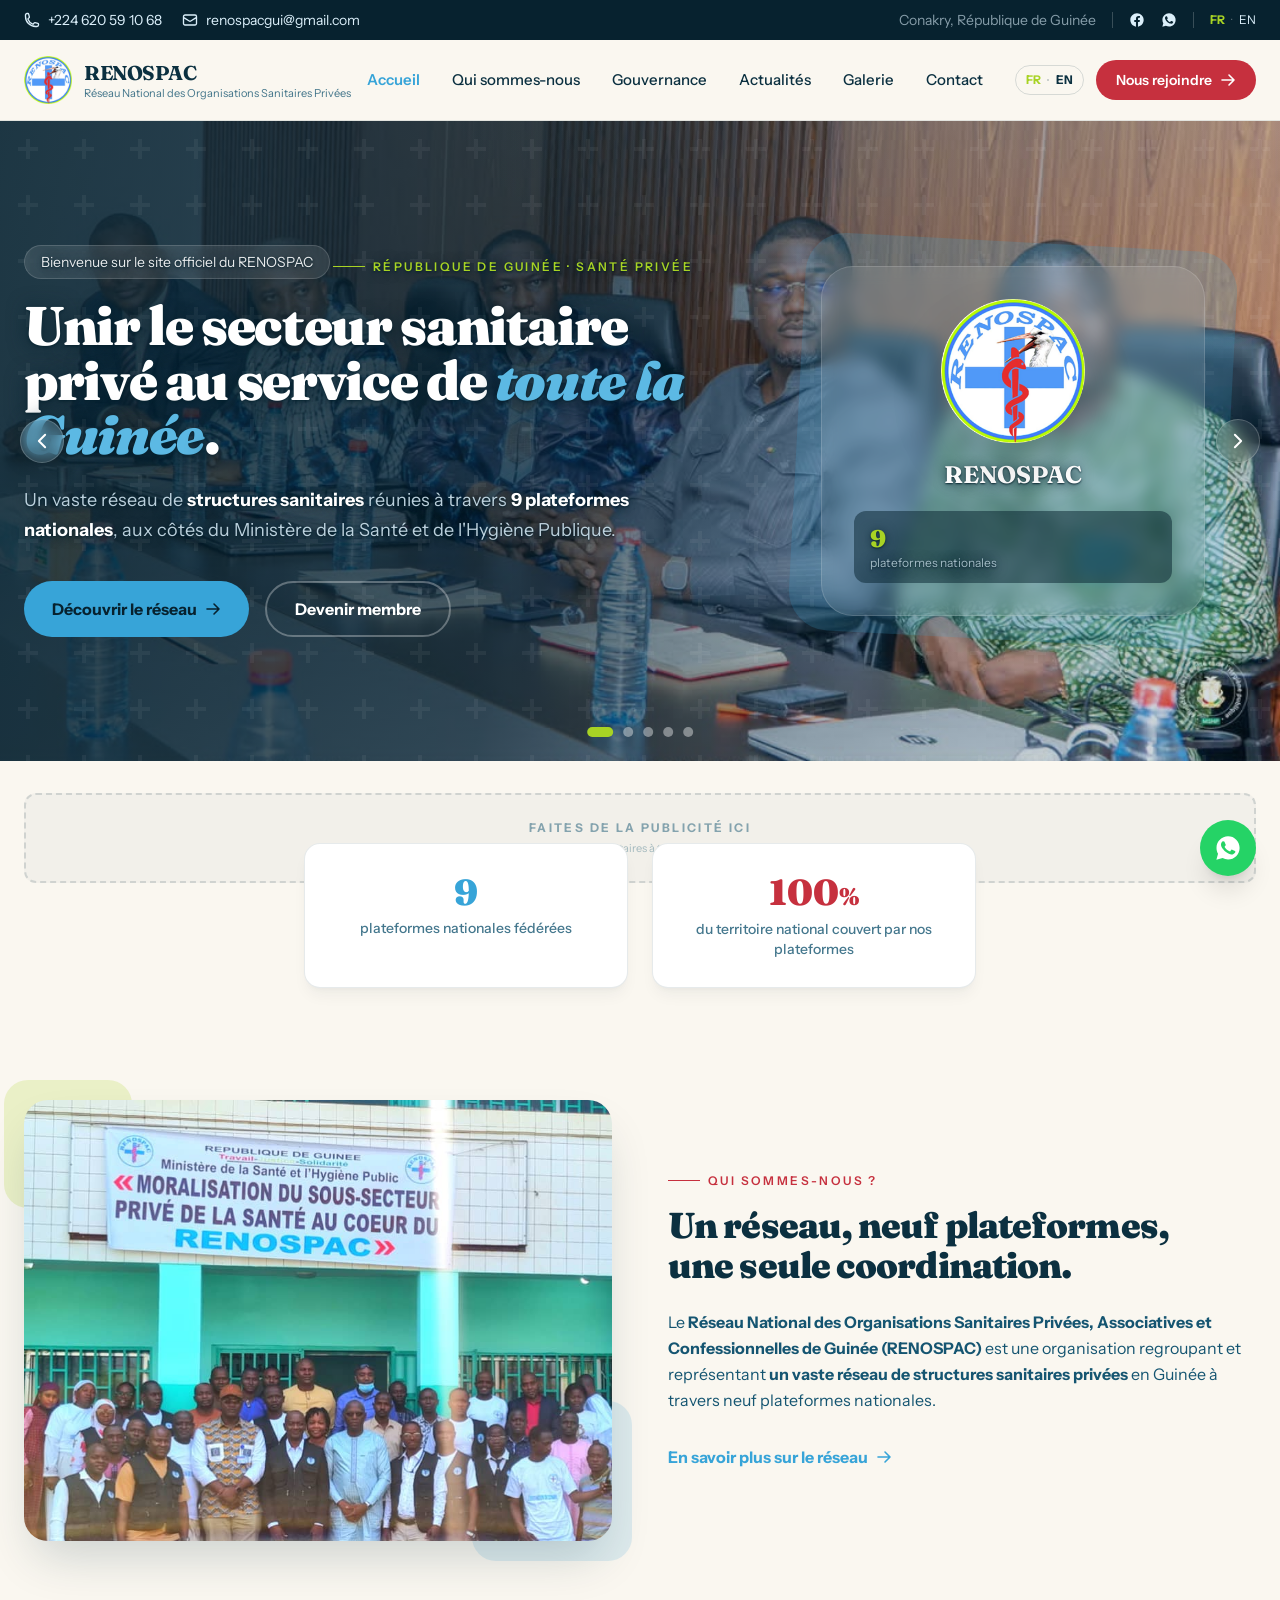
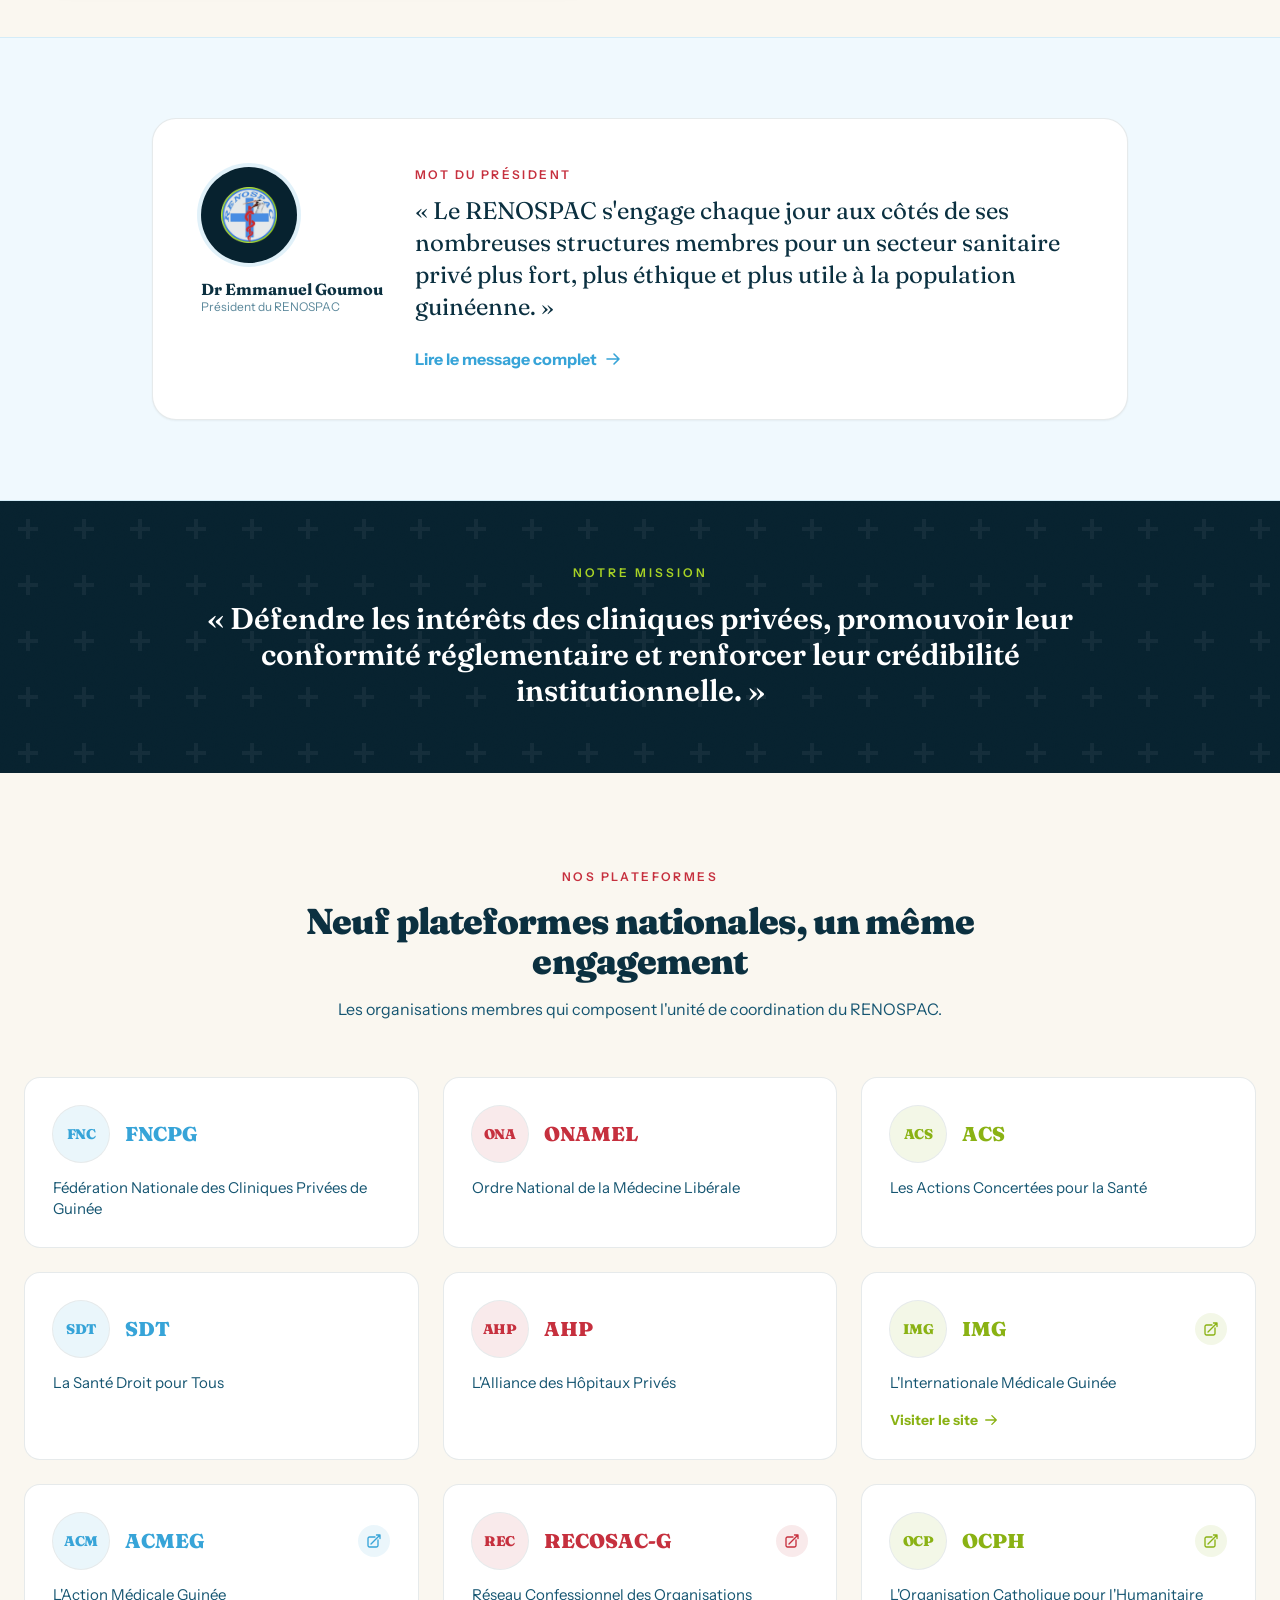
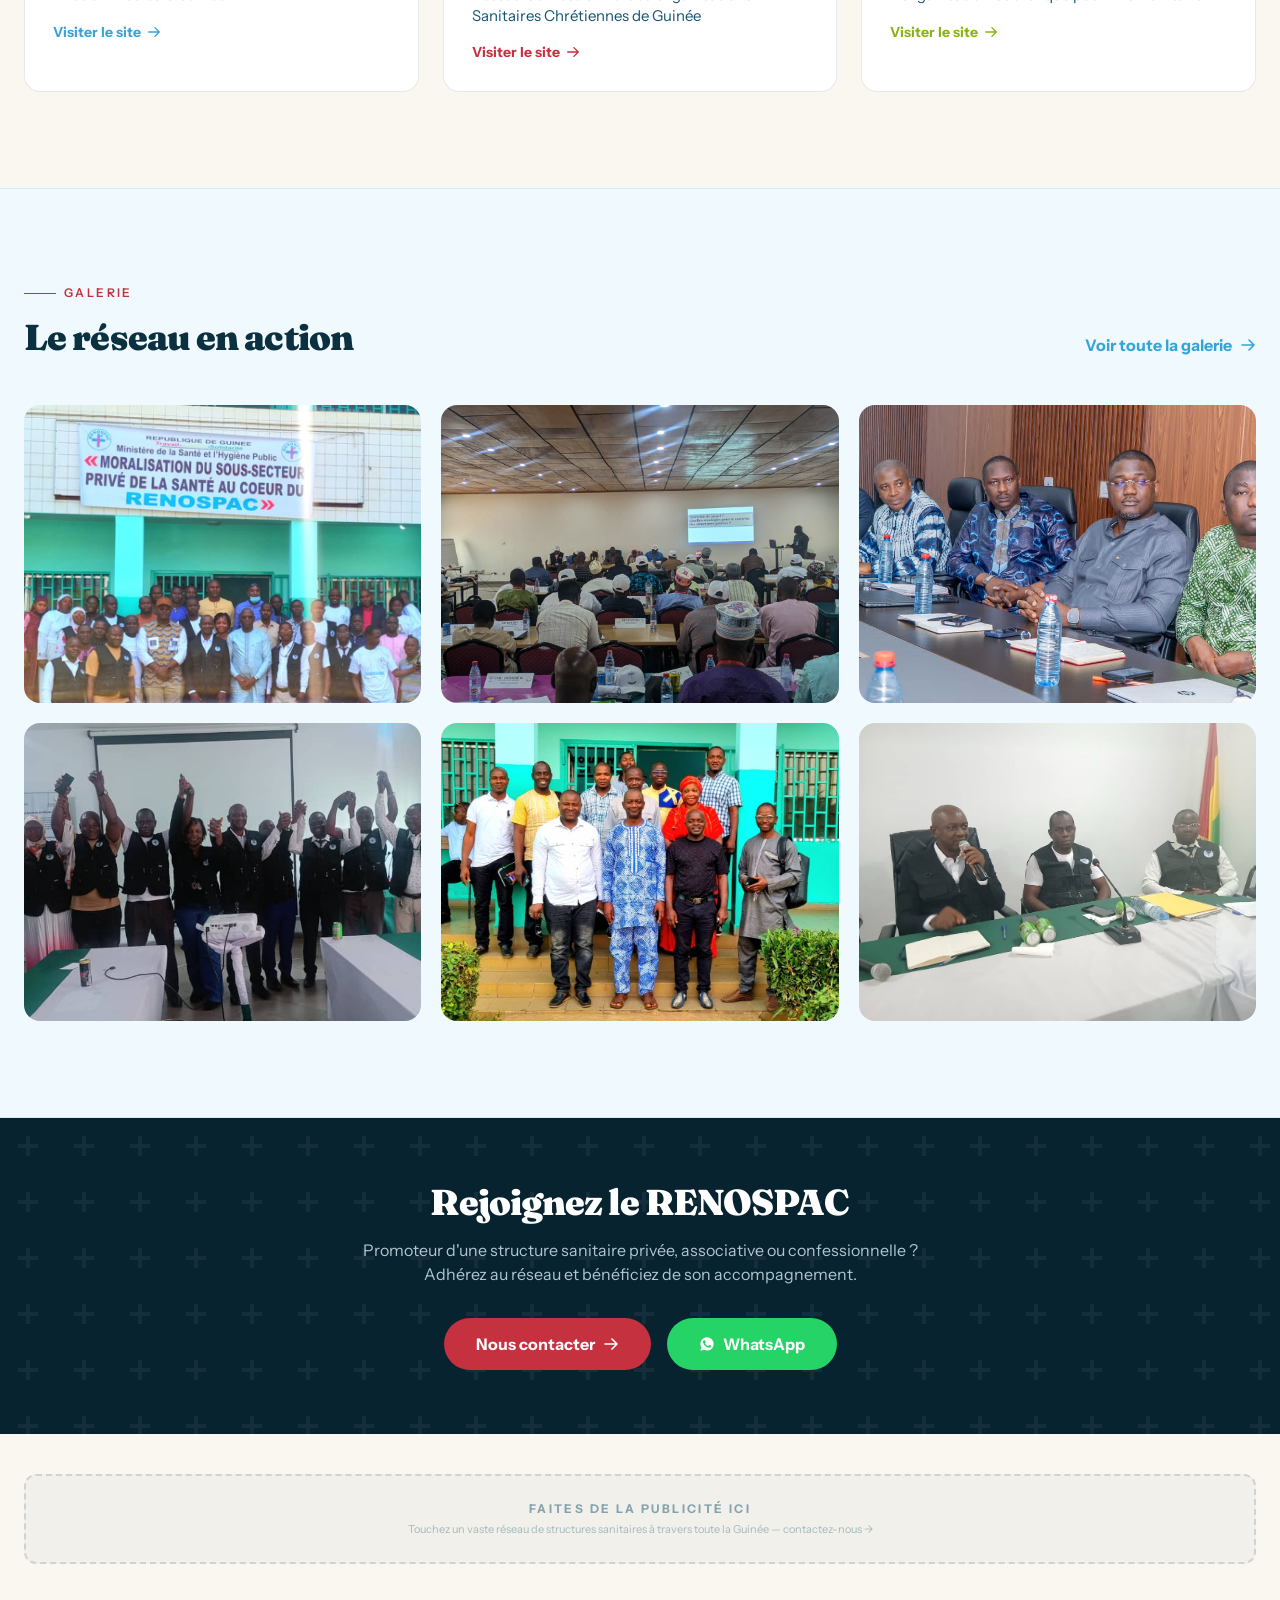
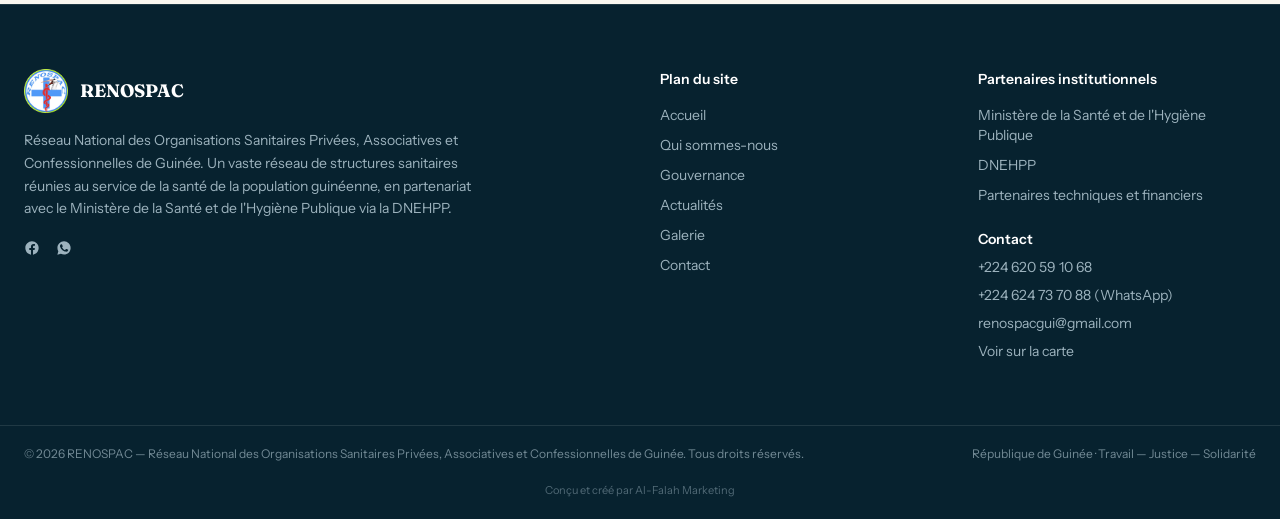
==== commit 9c5081af: "Add files via upload" ====
--- a/index.html
+++ b/index.html
@@ -504,6 +504,6 @@
   </figure>
 </div>
 
-<script src="assets/site.js"></script>
+<script src="assets/site.js?v=2026092301"></script>
 </body>
 </html>
